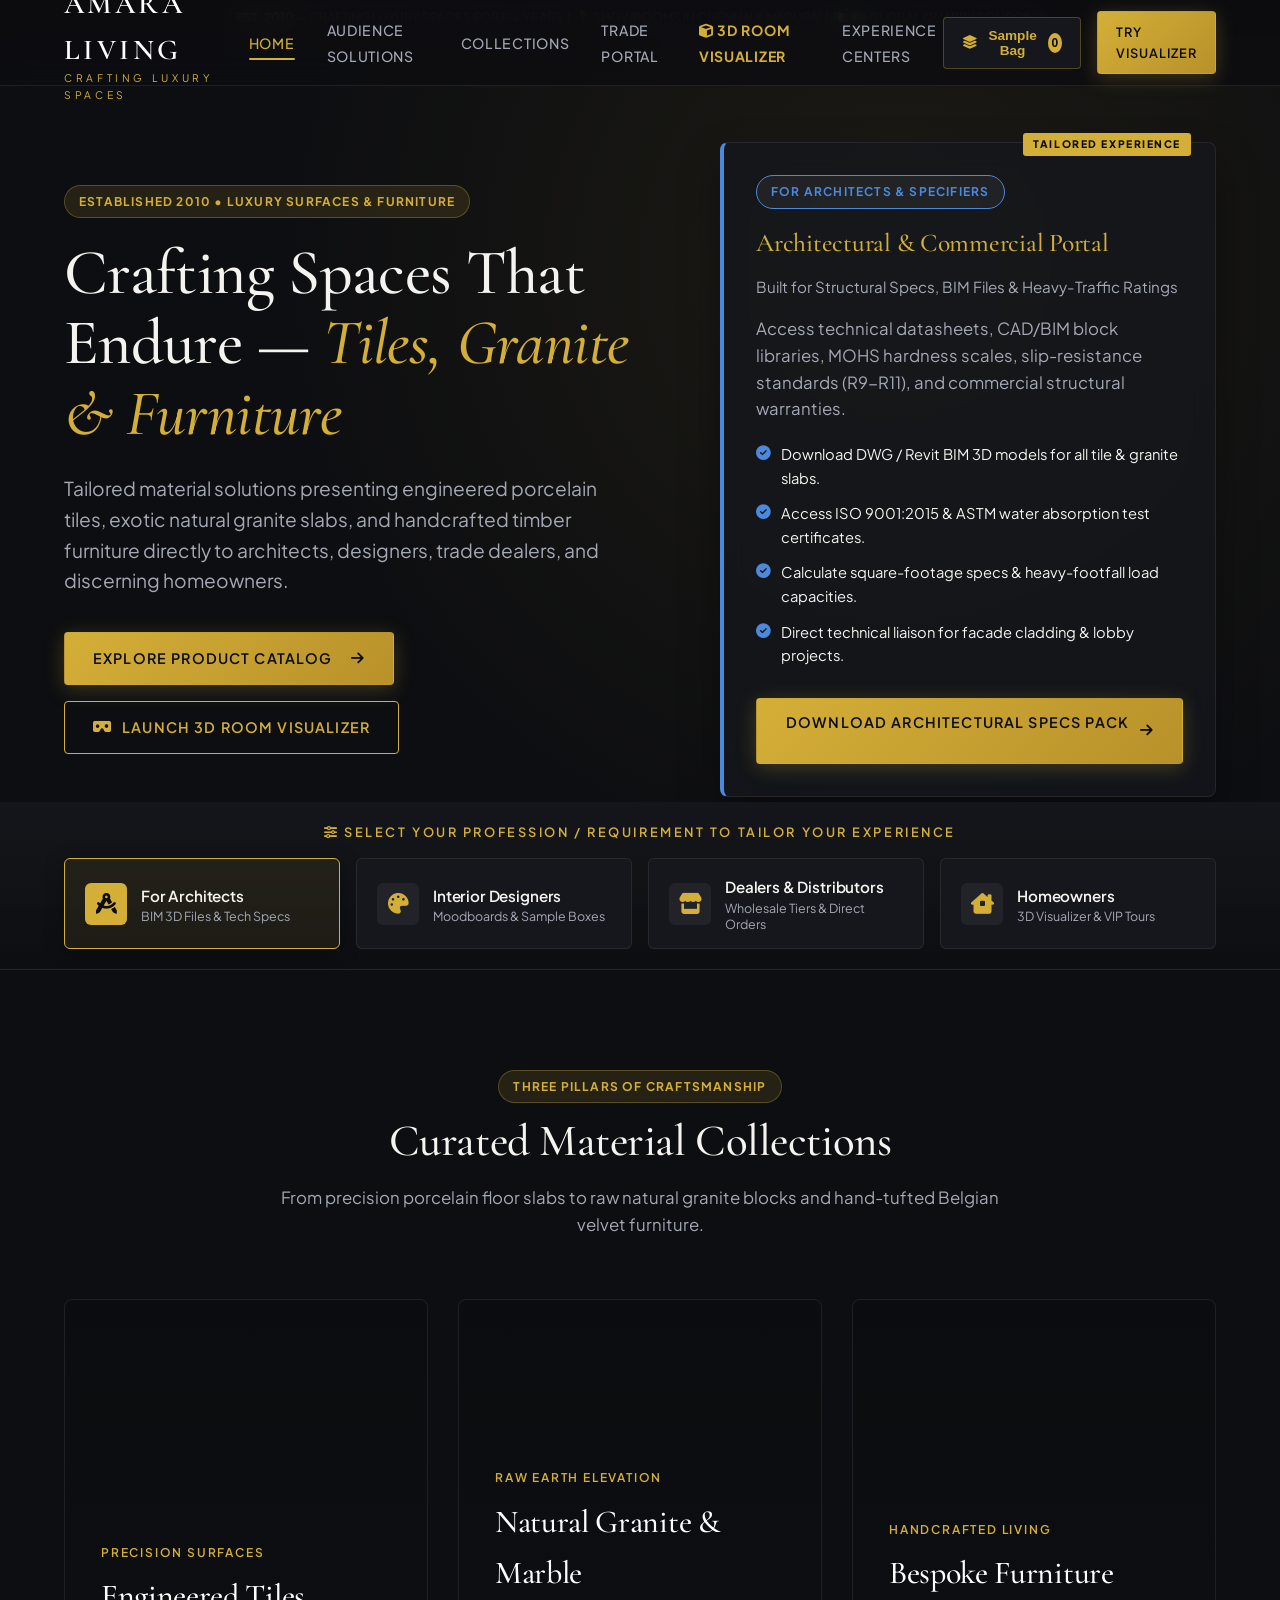
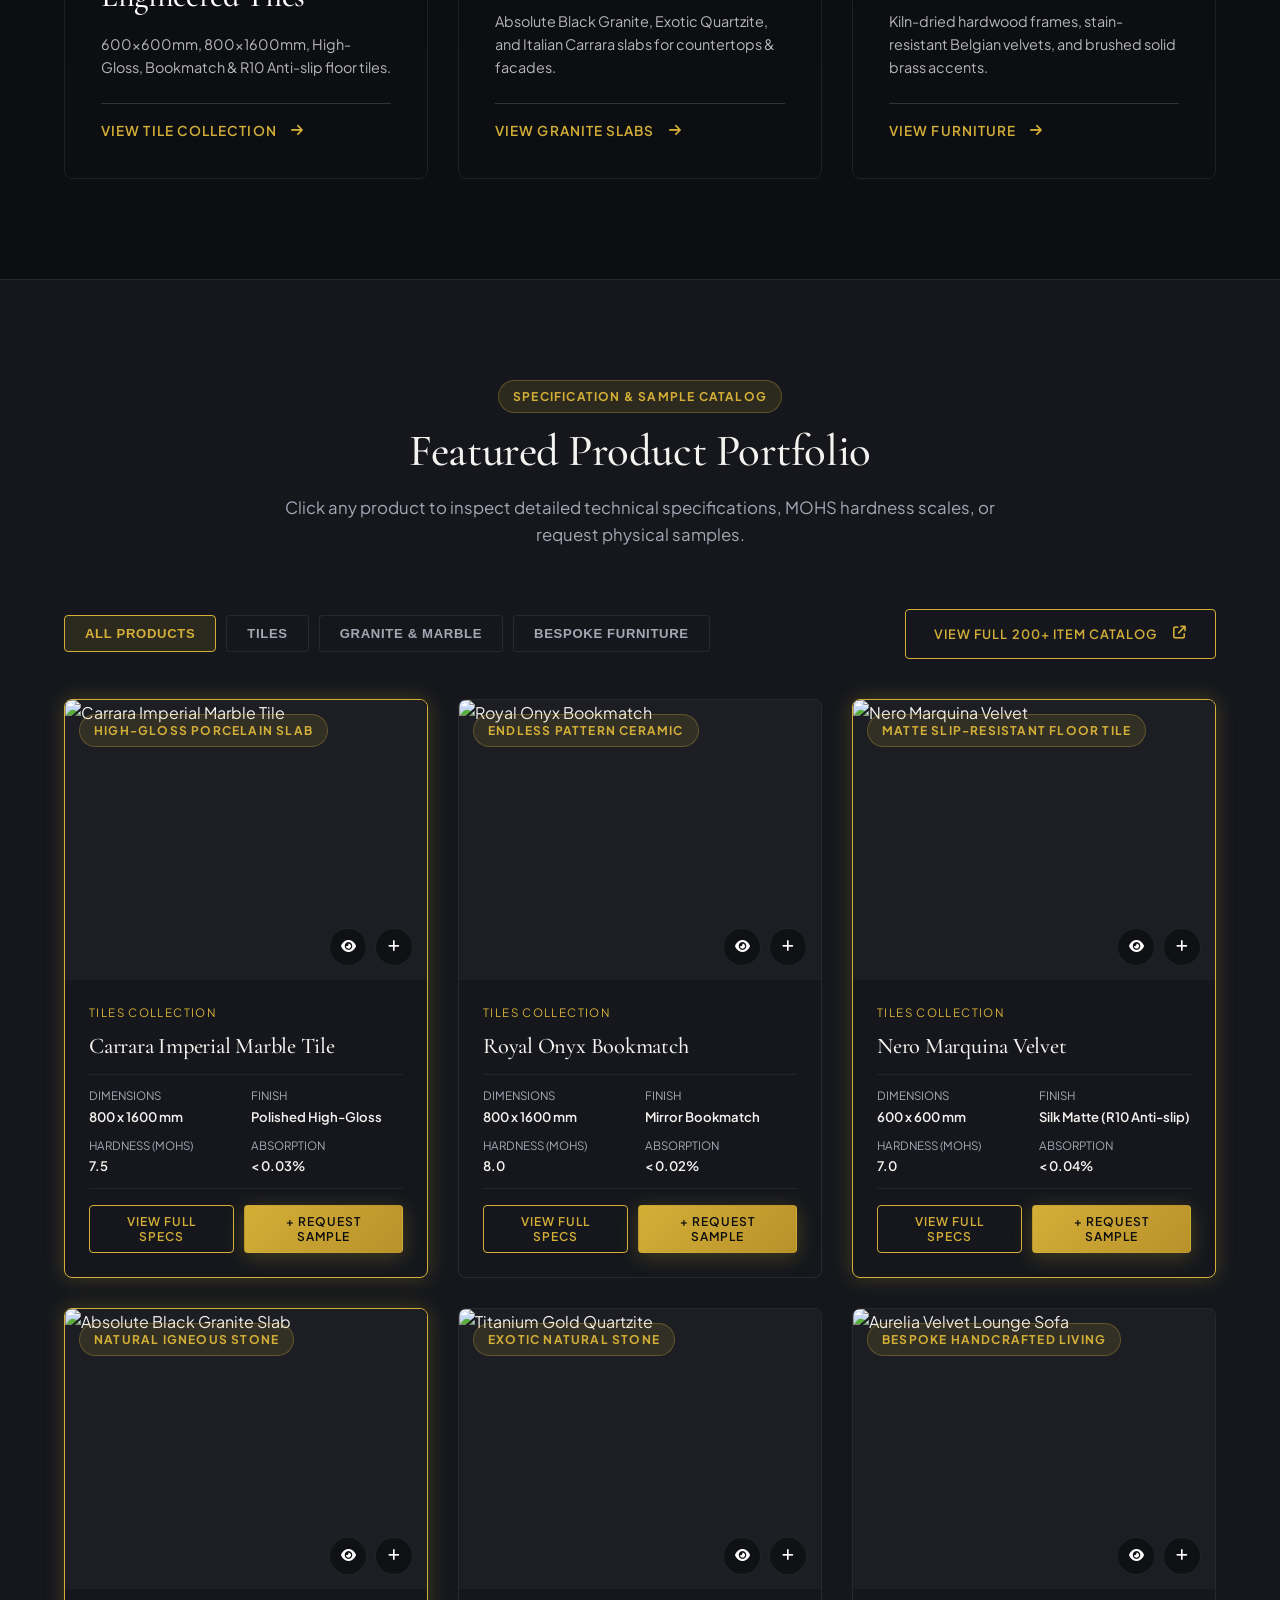
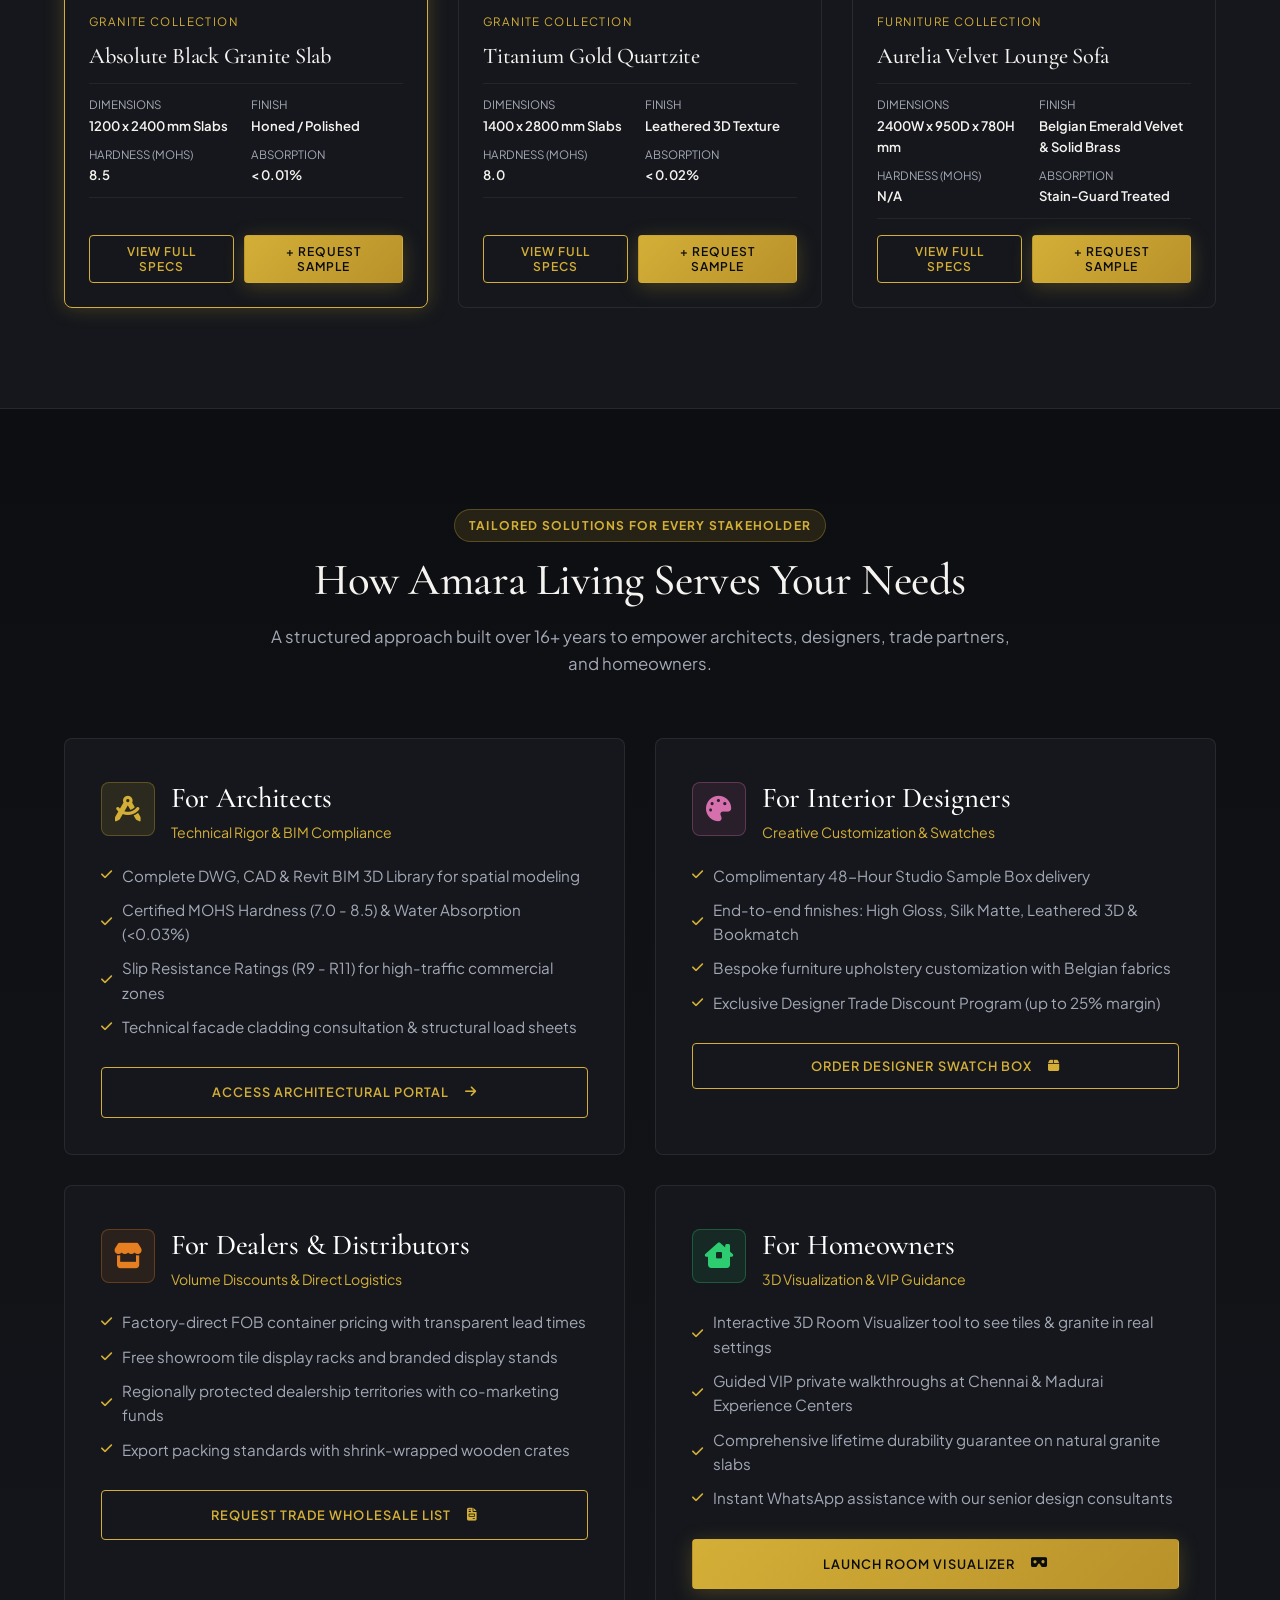
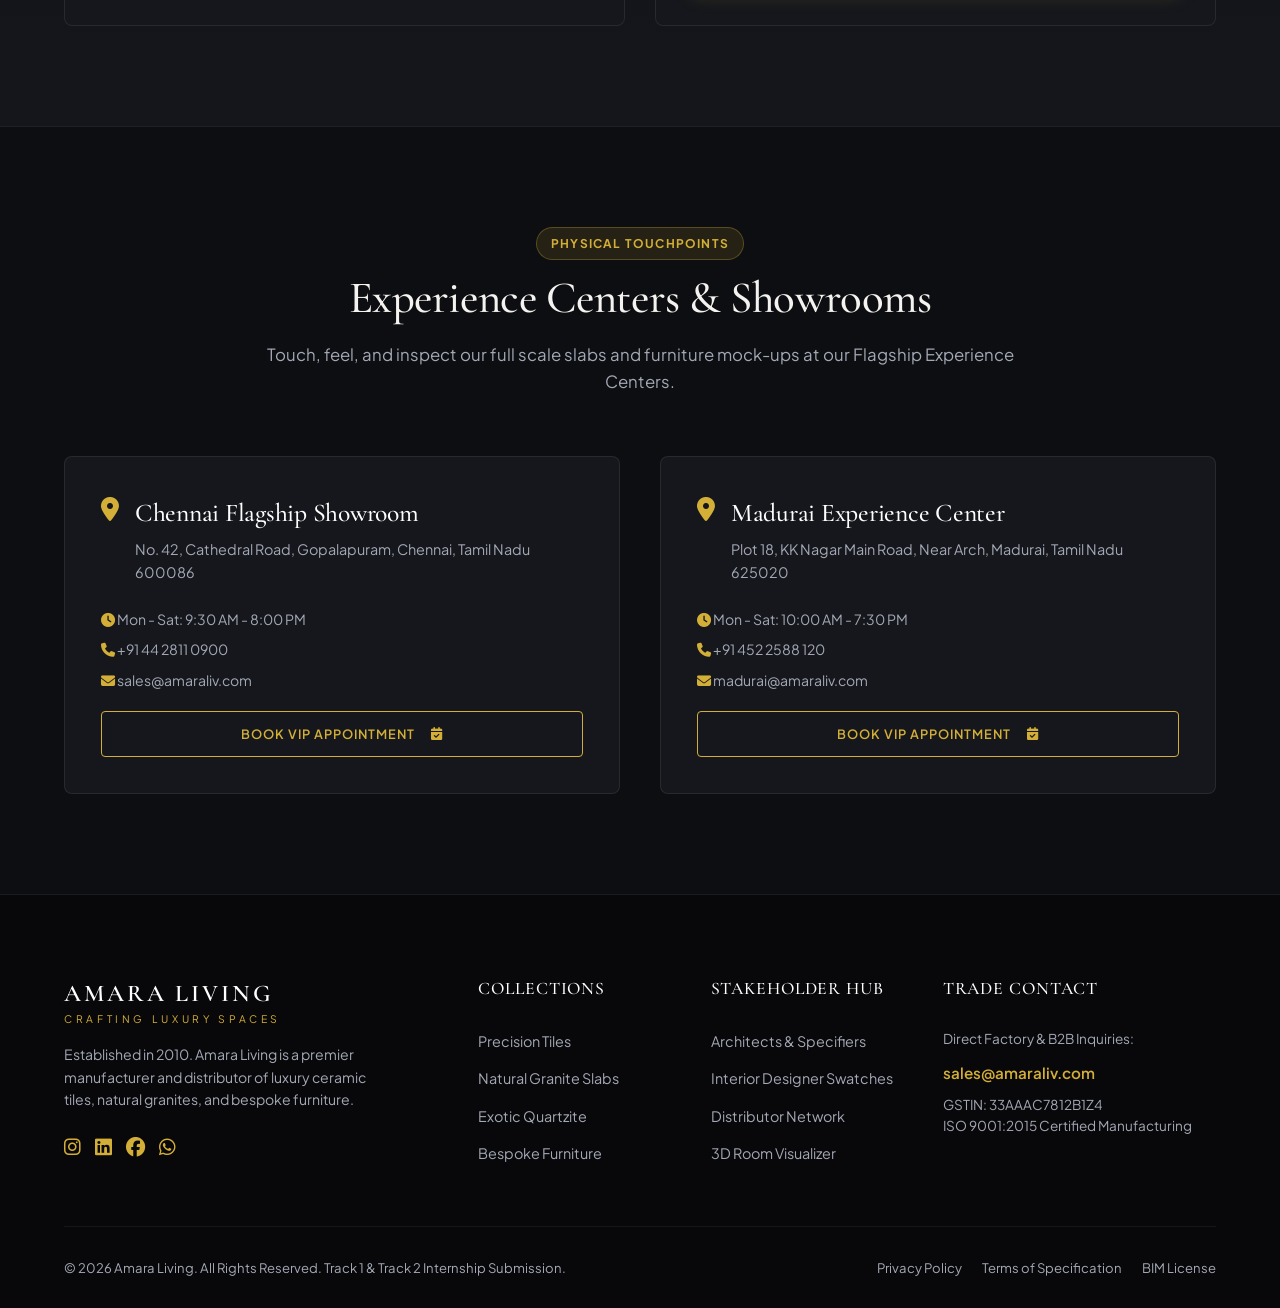
==== index.html @ 5cf3e985 "Add files via upload" ====
<!DOCTYPE html>
<html lang="en">
<head>
  <meta charset="UTF-8">
  <meta name="viewport" content="width=device-width, initial-scale=1.0">
  <title>Amara Living — Crafting Luxury Spaces | Tiles, Granite & Furniture</title>
  <meta name="description" content="Amara Living specializes in luxury tiles, natural granites, marbles, and custom handcrafted furniture for architects, interior designers, dealers, and homeowners.">
  
  <!-- Font Awesome Icons -->
  <link rel="stylesheet" href="https://cdnjs.cloudflare.com/ajax/libs/font-awesome/6.4.0/css/all.min.css">
  
  <!-- Custom Stylesheet -->
  <link rel="stylesheet" href="styles.css">
</head>
<body>

  <!-- Top Announcement Bar -->
  <div style="background: #08080a; border-bottom: 1px solid var(--glass-border); padding: 8px 0; font-size: 0.78rem; text-align: center; color: var(--text-dark-secondary);">
    <span style="color: var(--accent-gold); font-weight: 700;">EST. 2010</span> — CRAFTING LUXURY SPACES FOR 16+ YEARS &nbsp;|&nbsp; 📍 SHOWROOMS IN CHENNAI & MADURAI &nbsp;|&nbsp; 🇮🇹 🇧🇷 GLOBAL QUARRY SOURCING
  </div>

  <!-- Main Navigation Header -->
  <header class="site-header">
    <div class="container nav-container">
      <a href="index.html" class="brand-logo">
        <span class="logo-main">AMARA LIVING</span>
        <span class="logo-sub">CRAFTING LUXURY SPACES</span>
      </a>

      <nav>
        <ul class="nav-links">
          <li><a href="index.html" class="active">Home</a></li>
          <li><a href="#audience-matrix">Audience Solutions</a></li>
          <li><a href="catalog.html">Collections</a></li>
          <li><a href="trade-portal.html">Trade Portal</a></li>
          <li><a href="visualizer.html" style="color: var(--accent-gold); font-weight: 700;"><i class="fa-solid fa-cube"></i> 3D Room Visualizer</a></li>
          <li><a href="#showrooms">Experience Centers</a></li>
        </ul>
      </nav>

      <div class="nav-actions">
        <button class="sample-bag-btn" onclick="openModal('sample-bag-modal')">
          <i class="fa-solid fa-layer-group"></i> Sample Bag
          <span class="sample-count">0</span>
        </button>
        <a href="visualizer.html" class="btn btn-gold" style="padding: 10px 18px; font-size: 0.8rem;">
          Try Visualizer
        </a>
      </div>
    </div>
  </header>

  <!-- HERO SECTION -->
  <section class="hero-section">
    <div class="container">
      <div class="hero-content-grid">
        <div>
          <div class="hero-tag">
            <span class="badge">ESTABLISHED 2010 • LUXURY SURFACES & FURNITURE</span>
          </div>
          <h1 class="hero-title">
            Crafting Spaces That Endure — <span>Tiles, Granite & Furniture</span>
          </h1>
          <p class="hero-description">
            Tailored material solutions presenting engineered porcelain tiles, exotic natural granite slabs, and handcrafted timber furniture directly to architects, designers, trade dealers, and discerning homeowners.
          </p>
          <div class="hero-actions">
            <a href="catalog.html" class="btn btn-gold">
              Explore Product Catalog &nbsp;<i class="fa-solid fa-arrow-right"></i>
            </a>
            <a href="visualizer.html" class="btn btn-outline-gold">
              <i class="fa-solid fa-vr-cardboard"></i> Launch 3D Room Visualizer
            </a>
          </div>
        </div>

        <!-- DYNAMIC AUDIENCE PERSONA CARD -->
        <div>
          <div class="persona-context-card" id="persona-dynamic-card">
            <!-- Rendered by app.js -->
          </div>
        </div>
      </div>
    </div>
  </section>

  <!-- AUDIENCE SWITCHER STRIP -->
  <section class="persona-strip-container" id="audience-selector">
    <div class="container">
      <div class="persona-strip-title">
        <i class="fa-solid fa-sliders"></i> Select Your Profession / Requirement To Tailor Your Experience
      </div>
      <div class="persona-tabs">
        <div class="persona-tab active" data-persona="architect" onclick="switchPersona('architect')">
          <div class="persona-tab-icon"><i class="fa-solid fa-compass-drafting"></i></div>
          <div class="persona-tab-info">
            <h4>For Architects</h4>
            <p>BIM 3D Files & Tech Specs</p>
          </div>
        </div>

        <div class="persona-tab" data-persona="designer" onclick="switchPersona('designer')">
          <div class="persona-tab-icon"><i class="fa-solid fa-palette"></i></div>
          <div class="persona-tab-info">
            <h4>Interior Designers</h4>
            <p>Moodboards & Sample Boxes</p>
          </div>
        </div>

        <div class="persona-tab" data-persona="dealer" onclick="switchPersona('dealer')">
          <div class="persona-tab-icon"><i class="fa-solid fa-store"></i></div>
          <div class="persona-tab-info">
            <h4>Dealers & Distributors</h4>
            <p>Wholesale Tiers & Direct Orders</p>
          </div>
        </div>

        <div class="persona-tab" data-persona="homeowner" onclick="switchPersona('homeowner')">
          <div class="persona-tab-icon"><i class="fa-solid fa-house-chimney-window"></i></div>
          <div class="persona-tab-info">
            <h4>Homeowners</h4>
            <p>3D Visualizer & VIP Tours</p>
          </div>
        </div>
      </div>
    </div>
  </section>

  <!-- PRODUCT CATEGORIES OVERVIEW -->
  <section class="section-padding" style="background: var(--bg-dark);">
    <div class="container">
      <div class="section-header">
        <span class="badge">THREE PILLARS OF CRAFTSMANSHIP</span>
        <h2>Curated Material Collections</h2>
        <p>From precision porcelain floor slabs to raw natural granite blocks and hand-tufted Belgian velvet furniture.</p>
      </div>

      <div class="category-grid">
        <div class="category-card" onclick="window.location.href='catalog.html?cat=tiles'">
          <div class="category-card-bg" style="background-image: url('https://images.unsplash.com/photo-1618221195710-dd6b41faaea6?auto=format&fit=crop&w=800&q=80');"></div>
          <div class="category-card-overlay">
            <span class="category-card-meta">PRECISION SURFACES</span>
            <h3 class="category-card-title">Engineered Tiles</h3>
            <p class="category-card-desc">600x600mm, 800x1600mm, High-Gloss, Bookmatch & R10 Anti-slip floor tiles.</p>
            <div class="category-card-footer">
              <span class="category-card-link">View Tile Collection &nbsp;<i class="fa-solid fa-arrow-right"></i></span>
            </div>
          </div>
        </div>

        <div class="category-card" onclick="window.location.href='catalog.html?cat=granite'">
          <div class="category-card-bg" style="background-image: url('https://images.unsplash.com/photo-1600566753190-17f0baa2a6c3?auto=format&fit=crop&w=800&q=80');"></div>
          <div class="category-card-overlay">
            <span class="category-card-meta">RAW EARTH ELEVATION</span>
            <h3 class="category-card-title">Natural Granite & Marble</h3>
            <p class="category-card-desc">Absolute Black Granite, Exotic Quartzite, and Italian Carrara slabs for countertops & facades.</p>
            <div class="category-card-footer">
              <span class="category-card-link">View Granite Slabs &nbsp;<i class="fa-solid fa-arrow-right"></i></span>
            </div>
          </div>
        </div>

        <div class="category-card" onclick="window.location.href='catalog.html?cat=furniture'">
          <div class="category-card-bg" style="background-image: url('https://images.unsplash.com/photo-1555041469-a586c61ea9bc?auto=format&fit=crop&w=800&q=80');"></div>
          <div class="category-card-overlay">
            <span class="category-card-meta">HANDCRAFTED LIVING</span>
            <h3 class="category-card-title">Bespoke Furniture</h3>
            <p class="category-card-desc">Kiln-dried hardwood frames, stain-resistant Belgian velvets, and brushed solid brass accents.</p>
            <div class="category-card-footer">
              <span class="category-card-link">View Furniture &nbsp;<i class="fa-solid fa-arrow-right"></i></span>
            </div>
          </div>
        </div>
      </div>
    </div>
  </section>

  <!-- FEATURED CATALOG SHOWCASE WITH PERSONA HIGHLIGHTING -->
  <section class="section-padding" style="background: var(--bg-card-dark); border-top: 1px solid var(--glass-border);">
    <div class="container">
      <div class="section-header">
        <span class="badge">SPECIFICATION & SAMPLE CATALOG</span>
        <h2>Featured Product Portfolio</h2>
        <p>Click any product to inspect detailed technical specifications, MOHS hardness scales, or request physical samples.</p>
      </div>

      <div class="catalog-controls">
        <div class="filter-pills">
          <button class="filter-btn active" data-filter="all">All Products</button>
          <button class="filter-btn" data-filter="tiles">Tiles</button>
          <button class="filter-btn" data-filter="granite">Granite & Marble</button>
          <button class="filter-btn" data-filter="furniture">Bespoke Furniture</button>
        </div>
        <a href="catalog.html" class="btn btn-outline-gold" style="font-size: 0.8rem;">
          View Full 200+ Item Catalog &nbsp;<i class="fa-solid fa-external-link"></i>
        </a>
      </div>

      <!-- Rendered dynamically by app.js -->
      <div class="product-grid" id="product-grid-container"></div>
    </div>
  </section>

  <!-- AUDIENCE PERSONA MATRIX SECTION -->
  <section class="section-padding matrix-section" id="audience-matrix">
    <div class="container">
      <div class="section-header">
        <span class="badge">TAILORED SOLUTIONS FOR EVERY STAKEHOLDER</span>
        <h2>How Amara Living Serves Your Needs</h2>
        <p>A structured approach built over 16+ years to empower architects, designers, trade partners, and homeowners.</p>
      </div>

      <div class="persona-grid">
        <!-- Persona Card 1: Architects -->
        <div class="persona-card">
          <div class="persona-card-header">
            <div class="persona-icon-large"><i class="fa-solid fa-compass-drafting"></i></div>
            <div>
              <h3>For Architects</h3>
              <p>Technical Rigor & BIM Compliance</p>
            </div>
          </div>
          <ul class="persona-bullets">
            <li><i class="fa-solid fa-check"></i> Complete DWG, CAD & Revit BIM 3D Library for spatial modeling</li>
            <li><i class="fa-solid fa-check"></i> Certified MOHS Hardness (7.0 - 8.5) & Water Absorption (&lt;0.03%)</li>
            <li><i class="fa-solid fa-check"></i> Slip Resistance Ratings (R9 - R11) for high-traffic commercial zones</li>
            <li><i class="fa-solid fa-check"></i> Technical facade cladding consultation & structural load sheets</li>
          </ul>
          <a href="trade-portal.html?persona=architect" class="btn btn-outline-gold" style="width: 100%; font-size: 0.8rem;">
            Access Architectural Portal &nbsp;<i class="fa-solid fa-arrow-right"></i>
          </a>
        </div>

        <!-- Persona Card 2: Designers -->
        <div class="persona-card">
          <div class="persona-card-header">
            <div class="persona-icon-large" style="color: var(--persona-designer); background: rgba(214, 112, 172, 0.1); border-color: rgba(214, 112, 172, 0.3);">
              <i class="fa-solid fa-palette"></i>
            </div>
            <div>
              <h3>For Interior Designers</h3>
              <p>Creative Customization & Swatches</p>
            </div>
          </div>
          <ul class="persona-bullets">
            <li><i class="fa-solid fa-check"></i> Complimentary 48-Hour Studio Sample Box delivery</li>
            <li><i class="fa-solid fa-check"></i> End-to-end finishes: High Gloss, Silk Matte, Leathered 3D & Bookmatch</li>
            <li><i class="fa-solid fa-check"></i> Bespoke furniture upholstery customization with Belgian fabrics</li>
            <li><i class="fa-solid fa-check"></i> Exclusive Designer Trade Discount Program (up to 25% margin)</li>
          </ul>
          <button class="btn btn-outline-gold" style="width: 100%; font-size: 0.8rem;" onclick="openModal('sample-bag-modal')">
            Order Designer Swatch Box &nbsp;<i class="fa-solid fa-box"></i>
          </button>
        </div>

        <!-- Persona Card 3: Dealers & Distributors -->
        <div class="persona-card">
          <div class="persona-card-header">
            <div class="persona-icon-large" style="color: var(--persona-dealer); background: rgba(230, 126, 34, 0.1); border-color: rgba(230, 126, 34, 0.3);">
              <i class="fa-solid fa-store"></i>
            </div>
            <div>
              <h3>For Dealers & Distributors</h3>
              <p>Volume Discounts & Direct Logistics</p>
            </div>
          </div>
          <ul class="persona-bullets">
            <li><i class="fa-solid fa-check"></i> Factory-direct FOB container pricing with transparent lead times</li>
            <li><i class="fa-solid fa-check"></i> Free showroom tile display racks and branded display stands</li>
            <li><i class="fa-solid fa-check"></i> Regionally protected dealership territories with co-marketing funds</li>
            <li><i class="fa-solid fa-check"></i> Export packing standards with shrink-wrapped wooden crates</li>
          </ul>
          <a href="trade-portal.html?persona=dealer" class="btn btn-outline-gold" style="width: 100%; font-size: 0.8rem;">
            Request Trade Wholesale List &nbsp;<i class="fa-solid fa-file-invoice"></i>
          </a>
        </div>

        <!-- Persona Card 4: Homeowners -->
        <div class="persona-card">
          <div class="persona-card-header">
            <div class="persona-icon-large" style="color: var(--persona-homeowner); background: rgba(46, 204, 113, 0.1); border-color: rgba(46, 204, 113, 0.3);">
              <i class="fa-solid fa-house-chimney-window"></i>
            </div>
            <div>
              <h3>For Homeowners</h3>
              <p>3D Visualization & VIP Guidance</p>
            </div>
          </div>
          <ul class="persona-bullets">
            <li><i class="fa-solid fa-check"></i> Interactive 3D Room Visualizer tool to see tiles & granite in real settings</li>
            <li><i class="fa-solid fa-check"></i> Guided VIP private walkthroughs at Chennai & Madurai Experience Centers</li>
            <li><i class="fa-solid fa-check"></i> Comprehensive lifetime durability guarantee on natural granite slabs</li>
            <li><i class="fa-solid fa-check"></i> Instant WhatsApp assistance with our senior design consultants</li>
          </ul>
          <a href="visualizer.html" class="btn btn-gold" style="width: 100%; font-size: 0.8rem;">
            Launch Room Visualizer &nbsp;<i class="fa-solid fa-vr-cardboard"></i>
          </a>
        </div>
      </div>
    </div>
  </section>

  <!-- SHOWROOMS & EXPERIENCE CENTERS -->
  <section class="section-padding" style="background: var(--bg-dark);" id="showrooms">
    <div class="container">
      <div class="section-header">
        <span class="badge">PHYSICAL TOUCHPOINTS</span>
        <h2>Experience Centers & Showrooms</h2>
        <p>Touch, feel, and inspect our full scale slabs and furniture mock-ups at our Flagship Experience Centers.</p>
      </div>

      <div class="experience-grid">
        <!-- Chennai Showroom -->
        <div class="experience-card">
          <div class="experience-location">
            <i class="fa-solid fa-location-dot location-icon"></i>
            <div>
              <h3 style="color: #fff; font-size: 1.6rem;">Chennai Flagship Showroom</h3>
              <p style="font-size: 0.9rem; margin-top: 4px;">No. 42, Cathedral Road, Gopalapuram, Chennai, Tamil Nadu 600086</p>
            </div>
          </div>
          <div style="font-size: 0.88rem; color: var(--text-dark-secondary); margin-bottom: 20px; display: flex; flex-direction: column; gap: 8px;">
            <div><i class="fa-solid fa-clock" style="color: var(--accent-gold);"></i> Mon - Sat: 9:30 AM - 8:00 PM</div>
            <div><i class="fa-solid fa-phone" style="color: var(--accent-gold);"></i> +91 44 2811 0900</div>
            <div><i class="fa-solid fa-envelope" style="color: var(--accent-gold);"></i> sales@amaraliv.com</div>
          </div>
          <button class="btn btn-outline-gold" style="width: 100%; font-size: 0.8rem;" onclick="openModal('consultation-modal')">
            Book VIP Appointment &nbsp;<i class="fa-solid fa-calendar-check"></i>
          </button>
        </div>

        <!-- Madurai Showroom -->
        <div class="experience-card">
          <div class="experience-location">
            <i class="fa-solid fa-location-dot location-icon"></i>
            <div>
              <h3 style="color: #fff; font-size: 1.6rem;">Madurai Experience Center</h3>
              <p style="font-size: 0.9rem; margin-top: 4px;">Plot 18, KK Nagar Main Road, Near Arch, Madurai, Tamil Nadu 625020</p>
            </div>
          </div>
          <div style="font-size: 0.88rem; color: var(--text-dark-secondary); margin-bottom: 20px; display: flex; flex-direction: column; gap: 8px;">
            <div><i class="fa-solid fa-clock" style="color: var(--accent-gold);"></i> Mon - Sat: 10:00 AM - 7:30 PM</div>
            <div><i class="fa-solid fa-phone" style="color: var(--accent-gold);"></i> +91 452 2588 120</div>
            <div><i class="fa-solid fa-envelope" style="color: var(--accent-gold);"></i> madurai@amaraliv.com</div>
          </div>
          <button class="btn btn-outline-gold" style="width: 100%; font-size: 0.8rem;" onclick="openModal('consultation-modal')">
            Book VIP Appointment &nbsp;<i class="fa-solid fa-calendar-check"></i>
          </button>
        </div>
      </div>
    </div>
  </section>

  <!-- FOOTER -->
  <footer class="site-footer">
    <div class="container">
      <div class="footer-grid">
        <div class="footer-col">
          <a href="index.html" class="brand-logo" style="margin-bottom: 16px;">
            <span class="logo-main" style="font-size: 1.5rem;">AMARA LIVING</span>
            <span class="logo-sub">CRAFTING LUXURY SPACES</span>
          </a>
          <p style="font-size: 0.88rem; max-width: 320px; margin-bottom: 20px;">
            Established in 2010. Amara Living is a premier manufacturer and distributor of luxury ceramic tiles, natural granites, and bespoke furniture.
          </p>
          <div style="display: flex; gap: 14px; color: var(--accent-gold); font-size: 1.2rem;">
            <a href="#"><i class="fa-brands fa-instagram"></i></a>
            <a href="#"><i class="fa-brands fa-linkedin"></i></a>
            <a href="#"><i class="fa-brands fa-facebook"></i></a>
            <a href="#"><i class="fa-brands fa-whatsapp"></i></a>
          </div>
        </div>

        <div class="footer-col">
          <h4>Collections</h4>
          <ul class="footer-links">
            <li><a href="catalog.html?cat=tiles">Precision Tiles</a></li>
            <li><a href="catalog.html?cat=granite">Natural Granite Slabs</a></li>
            <li><a href="catalog.html?cat=granite">Exotic Quartzite</a></li>
            <li><a href="catalog.html?cat=furniture">Bespoke Furniture</a></li>
          </ul>
        </div>

        <div class="footer-col">
          <h4>Stakeholder Hub</h4>
          <ul class="footer-links">
            <li><a href="trade-portal.html?persona=architect">Architects & Specifiers</a></li>
            <li><a href="trade-portal.html?persona=designer">Interior Designer Swatches</a></li>
            <li><a href="trade-portal.html?persona=dealer">Distributor Network</a></li>
            <li><a href="visualizer.html">3D Room Visualizer</a></li>
          </ul>
        </div>

        <div class="footer-col">
          <h4>Trade Contact</h4>
          <p style="font-size: 0.85rem; margin-bottom: 12px;">Direct Factory & B2B Inquiries:</p>
          <p style="color: var(--accent-gold); font-weight: 600; font-size: 0.95rem; margin-bottom: 8px;">sales@amaraliv.com</p>
          <p style="font-size: 0.85rem;">GSTIN: 33AAAC7812B1Z4</p>
          <p style="font-size: 0.85rem;">ISO 9001:2015 Certified Manufacturing</p>
        </div>
      </div>

      <div class="footer-bottom">
        <span>&copy; 2026 Amara Living. All Rights Reserved. Track 1 & Track 2 Internship Submission.</span>
        <div style="display: flex; gap: 20px;">
          <a href="#">Privacy Policy</a>
          <a href="#">Terms of Specification</a>
          <a href="#">BIM License</a>
        </div>
      </div>
    </div>
  </footer>

  <!-- MODALS -->

  <!-- Product Quickview Modal -->
  <div class="modal-overlay" id="product-modal">
    <div class="modal-container">
      <button class="modal-close" onclick="closeModal('product-modal')">&times;</button>
      <div id="product-quickview-content"></div>
    </div>
  </div>

  <!-- Sample Bag Modal -->
  <div class="modal-overlay" id="sample-bag-modal">
    <div class="modal-container">
      <button class="modal-close" onclick="closeModal('sample-bag-modal')">&times;</button>
      <span class="badge" style="margin-bottom: 10px;">COMPLIMENTARY SPECIMEN BOX</span>
      <h2 style="font-size: 2rem; color: #fff; margin-bottom: 16px;">Your Sample Request Kit</h2>
      <div id="sample-bag-list"></div>
      
      <form onsubmit="event.preventDefault(); alert('Sample Request Submitted! Our dispatch team will deliver your swatch box within 48 hours.'); closeModal('sample-bag-modal');" style="border-top: 1px solid var(--glass-border); padding-top: 20px;">
        <div style="display: grid; grid-template-columns: 1fr 1fr; gap: 14px; margin-bottom: 14px;">
          <input type="text" placeholder="Full Name *" required style="background: rgba(255,255,255,0.05); border: 1px solid var(--glass-border); padding: 12px; color: #fff; border-radius: 4px;">
          <input type="email" placeholder="Professional Email *" required style="background: rgba(255,255,255,0.05); border: 1px solid var(--glass-border); padding: 12px; color: #fff; border-radius: 4px;">
        </div>
        <div style="display: grid; grid-template-columns: 1fr 1fr; gap: 14px; margin-bottom: 14px;">
          <select required style="background: #1c1e24; border: 1px solid var(--glass-border); padding: 12px; color: #fff; border-radius: 4px;">
            <option value="">Select Profession *</option>
            <option value="architect">Architect / Specifier</option>
            <option value="designer">Interior Designer</option>
            <option value="dealer">Dealer / Distributor</option>
            <option value="homeowner">Homeowner</option>
          </select>
          <input type="tel" placeholder="Phone Number *" required style="background: rgba(255,255,255,0.05); border: 1px solid var(--glass-border); padding: 12px; color: #fff; border-radius: 4px;">
        </div>
        <textarea placeholder="Delivery Address & Project Notes..." rows="3" required style="width: 100%; background: rgba(255,255,255,0.05); border: 1px solid var(--glass-border); padding: 12px; color: #fff; border-radius: 4px; margin-bottom: 16px;"></textarea>
        <button type="submit" class="btn btn-gold" style="width: 100%;">
          Dispatch Express Sample Kit &nbsp;<i class="fa-solid fa-truck-fast"></i>
        </button>
      </form>
    </div>
  </div>

  <!-- Consultation / VIP Tour Modal -->
  <div class="modal-overlay" id="consultation-modal">
    <div class="modal-container">
      <button class="modal-close" onclick="closeModal('consultation-modal')">&times;</button>
      <span class="badge" style="margin-bottom: 10px;">FLAGSHIP EXPERIENCE CENTER</span>
      <h2 style="font-size: 2rem; color: #fff; margin-bottom: 16px;">Schedule VIP Consultation</h2>
      <p style="margin-bottom: 20px;">Book a 1-on-1 walk-through with our material curators at Chennai or Madurai.</p>
      
      <form onsubmit="event.preventDefault(); alert('VIP Appointment Request Confirmed! Our showroom manager will contact you shortly.'); closeModal('consultation-modal');">
        <div style="display: grid; grid-template-columns: 1fr 1fr; gap: 14px; margin-bottom: 14px;">
          <input type="text" placeholder="Full Name *" required style="background: rgba(255,255,255,0.05); border: 1px solid var(--glass-border); padding: 12px; color: #fff; border-radius: 4px;">
          <input type="tel" placeholder="Phone Number *" required style="background: rgba(255,255,255,0.05); border: 1px solid var(--glass-border); padding: 12px; color: #fff; border-radius: 4px;">
        </div>
        <div style="display: grid; grid-template-columns: 1fr 1fr; gap: 14px; margin-bottom: 14px;">
          <select required style="background: #1c1e24; border: 1px solid var(--glass-border); padding: 12px; color: #fff; border-radius: 4px;">
            <option value="chennai">Chennai Flagship (Cathedral Rd)</option>
            <option value="madurai">Madurai Experience Center (KK Nagar)</option>
          </select>
          <input type="date" required style="background: rgba(255,255,255,0.05); border: 1px solid var(--glass-border); padding: 12px; color: #fff; border-radius: 4px;">
        </div>
        <button type="submit" class="btn btn-gold" style="width: 100%;">
          Confirm Appointment &nbsp;<i class="fa-solid fa-calendar-check"></i>
        </button>
      </form>
    </div>
  </div>

  <!-- Architect Specs Pack Download Modal -->
  <div class="modal-overlay" id="architect-pack-modal">
    <div class="modal-container">
      <button class="modal-close" onclick="closeModal('architect-pack-modal')">&times;</button>
      <span class="badge" style="margin-bottom: 10px;">ARCHITECTURAL & SPECIFIER SUITE</span>
      <h2 style="font-size: 2rem; color: #fff; margin-bottom: 16px;">Architectural BIM & Tech Pack</h2>
      <p style="margin-bottom: 20px;">Download complete DWG, Revit 3D objects, and ASTM/ISO technical compliance certificates.</p>
      
      <form onsubmit="event.preventDefault(); alert('Architectural Specs Pack (.ZIP) download started! Check your downloads folder.'); closeModal('architect-pack-modal');">
        <div style="display: grid; grid-template-columns: 1fr 1fr; gap: 14px; margin-bottom: 14px;">
          <input type="text" placeholder="Architect Name *" required style="background: rgba(255,255,255,0.05); border: 1px solid var(--glass-border); padding: 12px; color: #fff; border-radius: 4px;">
          <input type="text" placeholder="Firm / Practice Name *" required style="background: rgba(255,255,255,0.05); border: 1px solid var(--glass-border); padding: 12px; color: #fff; border-radius: 4px;">
        </div>
        <div style="display: grid; grid-template-columns: 1fr 1fr; gap: 14px; margin-bottom: 14px;">
          <input type="email" placeholder="Work Email *" required style="background: rgba(255,255,255,0.05); border: 1px solid var(--glass-border); padding: 12px; color: #fff; border-radius: 4px;">
          <select style="background: #1c1e24; border: 1px solid var(--glass-border); padding: 12px; color: #fff; border-radius: 4px;">
            <option value="dwg">Autodesk DWG / CAD</option>
            <option value="rvt">Revit BIM (.RVT)</option>
            <option value="pbr">4K PBR Textures (.ZIP)</option>
            <option value="all">Complete Architectural Bundle</option>
          </select>
        </div>
        <button type="submit" class="btn btn-gold" style="width: 100%;">
          Download Specs Bundle (.ZIP) &nbsp;<i class="fa-solid fa-download"></i>
        </button>
      </form>
    </div>
  </div>

  <!-- Dealer Partnership Modal -->
  <div class="modal-overlay" id="dealer-modal">
    <div class="modal-container">
      <button class="modal-close" onclick="closeModal('dealer-modal')">&times;</button>
      <span class="badge" style="margin-bottom: 10px;">TRADE & DISTRIBUTOR NETWORK</span>
      <h2 style="font-size: 2rem; color: #fff; margin-bottom: 16px;">Apply For Dealership</h2>
      <p style="margin-bottom: 20px;">Partner with Amara Living for factory-direct container shipments and showroom display racks.</p>
      
      <form onsubmit="event.preventDefault(); alert('Trade Partnership Request Received! Our wholesale division will contact you within 24 hours.'); closeModal('dealer-modal');">
        <div style="display: grid; grid-template-columns: 1fr 1fr; gap: 14px; margin-bottom: 14px;">
          <input type="text" placeholder="Contact Person *" required style="background: rgba(255,255,255,0.05); border: 1px solid var(--glass-border); padding: 12px; color: #fff; border-radius: 4px;">
          <input type="text" placeholder="Company / Showroom Name *" required style="background: rgba(255,255,255,0.05); border: 1px solid var(--glass-border); padding: 12px; color: #fff; border-radius: 4px;">
        </div>
        <div style="display: grid; grid-template-columns: 1fr 1fr; gap: 14px; margin-bottom: 14px;">
          <input type="text" placeholder="City & Region *" required style="background: rgba(255,255,255,0.05); border: 1px solid var(--glass-border); padding: 12px; color: #fff; border-radius: 4px;">
          <input type="tel" placeholder="Phone Number *" required style="background: rgba(255,255,255,0.05); border: 1px solid var(--glass-border); padding: 12px; color: #fff; border-radius: 4px;">
        </div>
        <button type="submit" class="btn btn-gold" style="width: 100%;">
          Submit Wholesale Request &nbsp;<i class="fa-solid fa-paper-plane"></i>
        </button>
      </form>
    </div>
  </div>

  <script src="app.js"></script>
</body>
</html>
---- styles.css ----
/* ==========================================================================
   Amara Living — Luxury Design System & Master Stylesheet
   Brand Aesthetics: Luxury Obsidian, Champagne Gold, Pearl Alabaster
   ========================================================================== */

@import url('https://fonts.googleapis.com/css2?family=Cormorant+Garamond:ital,wght@0,400;0,500;0,600;0,700;1,400&family=Plus+Jakarta+Sans:wght@300;400;500;600;700&display=swap');

:root {
  /* Color Palette */
  --bg-dark: #0d0e11;
  --bg-card-dark: #15171c;
  --bg-card-dark-hover: #1c1f26;
  --bg-light: #faf8f5;
  --bg-light-alt: #f3eee6;
  
  --text-dark-primary: #f5f3ef;
  --text-dark-secondary: #a3a8b5;
  --text-light-primary: #121316;
  --text-light-secondary: #5e6473;
  
  --accent-gold: #d4af37;
  --accent-gold-hover: #e5be48;
  --accent-gold-light: rgba(212, 175, 55, 0.12);
  --accent-gold-border: rgba(212, 175, 55, 0.3);
  
  --accent-emerald: #1b382b;
  --accent-slate: #242933;
  
  /* Persona Themes */
  --persona-architect: #4a89dc;
  --persona-designer: #d670ac;
  --persona-dealer: #e67e22;
  --persona-homeowner: #2ecc71;

  /* Typography */
  --font-serif: 'Cormorant Garamond', Georgia, serif;
  --font-sans: 'Plus Jakarta Sans', -apple-system, BlinkMacSystemFont, sans-serif;
  
  /* Shadows & Blur */
  --shadow-sm: 0 4px 12px rgba(0,0,0,0.15);
  --shadow-lg: 0 20px 40px rgba(0,0,0,0.35);
  --shadow-gold: 0 10px 30px rgba(212, 175, 55, 0.2);
  --glass-bg: rgba(21, 23, 28, 0.75);
  --glass-border: rgba(255, 255, 255, 0.08);

  /* Transitions */
  --transition-fast: 0.2s cubic-bezier(0.4, 0, 0.2, 1);
  --transition-smooth: 0.4s cubic-bezier(0.16, 1, 0.3, 1);
}

/* Reset & Base Setup */
*, *::before, *::after {
  box-sizing: border-box;
  margin: 0;
  padding: 0;
}

html {
  scroll-behavior: smooth;
  font-size: 16px;
}

body {
  font-family: var(--font-sans);
  background-color: var(--bg-dark);
  color: var(--text-dark-primary);
  line-height: 1.6;
  overflow-x: hidden;
  -webkit-font-smoothing: antialiased;
}

/* Typography Hierarchy */
h1, h2, h3, h4, .font-serif {
  font-family: var(--font-serif);
  font-weight: 500;
  letter-spacing: -0.01em;
}

h1 {
  font-size: clamp(2.5rem, 5vw, 4.5rem);
  line-height: 1.1;
}

h2 {
  font-size: clamp(2rem, 3.5vw, 3.2rem);
  line-height: 1.2;
}

h3 {
  font-size: clamp(1.4rem, 2vw, 2rem);
}

p {
  color: var(--text-dark-secondary);
  font-size: 1.05rem;
}

a {
  color: inherit;
  text-decoration: none;
  transition: var(--transition-fast);
}

/* Utility Containers */
.container {
  width: 90%;
  max-width: 1320px;
  margin: 0 auto;
}

.section-padding {
  padding: 100px 0;
}

/* Buttons & Badges */
.btn {
  display: inline-flex;
  align-items: center;
  justify-content: center;
  gap: 10px;
  padding: 14px 28px;
  font-family: var(--font-sans);
  font-size: 0.9rem;
  font-weight: 600;
  letter-spacing: 0.08em;
  text-transform: uppercase;
  border-radius: 4px;
  cursor: pointer;
  transition: var(--transition-smooth);
  border: 1px solid transparent;
}

.btn-gold {
  background: linear-gradient(135deg, #d4af37 0%, #b8912a 100%);
  color: #0b0c0e;
  box-shadow: 0 4px 20px rgba(212, 175, 55, 0.25);
}

.btn-gold:hover {
  background: linear-gradient(135deg, #e5be48 0%, #c59b27 100%);
  transform: translateY(-2px);
  box-shadow: 0 8px 25px rgba(212, 175, 55, 0.4);
}

.btn-outline-gold {
  border-color: var(--accent-gold);
  color: var(--accent-gold);
  background: transparent;
}

.btn-outline-gold:hover {
  background: var(--accent-gold-light);
  transform: translateY(-2px);
}

.btn-dark {
  background: var(--bg-card-dark);
  border: 1px solid var(--glass-border);
  color: var(--text-dark-primary);
}

.btn-dark:hover {
  border-color: var(--accent-gold);
  color: var(--accent-gold);
}

.badge {
  display: inline-block;
  padding: 6px 14px;
  font-size: 0.75rem;
  font-weight: 700;
  letter-spacing: 0.1em;
  text-transform: uppercase;
  border-radius: 50px;
  background: var(--accent-gold-light);
  color: var(--accent-gold);
  border: 1px solid var(--accent-gold-border);
}

/* Header & Navigation Bar */
.site-header {
  position: fixed;
  top: 0;
  left: 0;
  width: 100%;
  z-index: 1000;
  background: rgba(13, 14, 17, 0.85);
  backdrop-filter: blur(16px);
  border-bottom: 1px solid var(--glass-border);
  transition: var(--transition-fast);
}

.nav-container {
  display: flex;
  align-items: center;
  justify-content: space-between;
  height: 85px;
}

.brand-logo {
  display: flex;
  flex-direction: column;
  align-items: flex-start;
}

.brand-logo .logo-main {
  font-family: var(--font-serif);
  font-size: 1.8rem;
  font-weight: 600;
  letter-spacing: 0.12em;
  color: #fff;
  text-transform: uppercase;
}

.brand-logo .logo-sub {
  font-size: 0.65rem;
  letter-spacing: 0.35em;
  color: var(--accent-gold);
  text-transform: uppercase;
  margin-top: -3px;
}

.nav-links {
  display: flex;
  align-items: center;
  gap: 32px;
  list-style: none;
}

.nav-links a {
  font-size: 0.88rem;
  font-weight: 500;
  letter-spacing: 0.05em;
  text-transform: uppercase;
  color: var(--text-dark-secondary);
  position: relative;
  padding: 8px 0;
}

.nav-links a:hover,
.nav-links a.active {
  color: var(--accent-gold);
}

.nav-links a.active::after {
  content: '';
  position: absolute;
  bottom: 0;
  left: 0;
  width: 100%;
  height: 2px;
  background: var(--accent-gold);
  border-radius: 2px;
}

.nav-actions {
  display: flex;
  align-items: center;
  gap: 16px;
}

.sample-bag-btn {
  position: relative;
  background: var(--bg-card-dark);
  border: 1px solid var(--accent-gold-border);
  color: var(--accent-gold);
  padding: 10px 18px;
  border-radius: 4px;
  font-size: 0.85rem;
  font-weight: 600;
  cursor: pointer;
  display: flex;
  align-items: center;
  gap: 8px;
  transition: var(--transition-fast);
}

.sample-bag-btn:hover {
  background: var(--accent-gold);
  color: #0b0c0e;
}

.sample-count {
  background: var(--accent-gold);
  color: #0b0c0e;
  font-size: 0.75rem;
  font-weight: 700;
  width: 20px;
  height: 20px;
  border-radius: 50%;
  display: flex;
  align-items: center;
  justify-content: center;
}

.sample-bag-btn:hover .sample-count {
  background: #0b0c0e;
  color: var(--accent-gold);
}

/* AUDIENCE SWITCHER STRIP (Hero Core Feature) */
.persona-strip-container {
  background: linear-gradient(180deg, rgba(21, 23, 28, 0.9) 0%, rgba(13, 14, 17, 1) 100%);
  border-bottom: 1px solid var(--glass-border);
  padding: 20px 0;
}

.persona-strip-title {
  text-align: center;
  font-size: 0.8rem;
  letter-spacing: 0.2em;
  text-transform: uppercase;
  color: var(--accent-gold);
  margin-bottom: 16px;
  font-weight: 600;
}

.persona-tabs {
  display: grid;
  grid-template-columns: repeat(4, 1fr);
  gap: 16px;
}

.persona-tab {
  background: var(--bg-card-dark);
  border: 1px solid var(--glass-border);
  padding: 16px 20px;
  border-radius: 6px;
  cursor: pointer;
  display: flex;
  align-items: center;
  gap: 14px;
  transition: var(--transition-smooth);
  text-align: left;
}

.persona-tab:hover {
  border-color: rgba(212, 175, 55, 0.4);
  transform: translateY(-2px);
  background: var(--bg-card-dark-hover);
}

.persona-tab.active {
  border-color: var(--accent-gold);
  background: rgba(212, 175, 55, 0.08);
  box-shadow: 0 4px 20px rgba(0,0,0,0.3);
}

.persona-tab-icon {
  width: 42px;
  height: 42px;
  border-radius: 6px;
  background: rgba(255,255,255,0.05);
  display: flex;
  align-items: center;
  justify-content: center;
  font-size: 1.3rem;
  color: var(--accent-gold);
  flex-shrink: 0;
}

.persona-tab.active .persona-tab-icon {
  background: var(--accent-gold);
  color: #0b0c0e;
}

.persona-tab-info h4 {
  font-family: var(--font-sans);
  font-size: 0.95rem;
  font-weight: 600;
  color: var(--text-dark-primary);
}

.persona-tab-info p {
  font-size: 0.78rem;
  color: var(--text-dark-secondary);
  line-height: 1.3;
}

/* HERO SECTION */
.hero-section {
  position: relative;
  min-height: 85vh;
  display: flex;
  align-items: center;
  padding-top: 100px;
  overflow: hidden;
  background: radial-gradient(circle at 70% 30%, rgba(212, 175, 55, 0.08) 0%, transparent 60%);
}

.hero-content-grid {
  display: grid;
  grid-template-columns: 1.1fr 0.9fr;
  gap: 50px;
  align-items: center;
}

.hero-tag {
  display: inline-flex;
  align-items: center;
  gap: 8px;
  margin-bottom: 20px;
}

.hero-title {
  margin-bottom: 24px;
}

.hero-title span {
  color: var(--accent-gold);
  font-style: italic;
}

.hero-description {
  font-size: 1.2rem;
  margin-bottom: 36px;
  max-width: 540px;
}

.hero-actions {
  display: flex;
  gap: 16px;
  flex-wrap: wrap;
}

/* Dynamic Persona Context Box */
.persona-context-card {
  background: var(--glass-bg);
  border: 1px solid var(--glass-border);
  border-left: 4px solid var(--accent-gold);
  padding: 32px;
  border-radius: 8px;
  box-shadow: var(--shadow-lg);
  backdrop-filter: blur(12px);
  position: relative;
}

.persona-context-card::before {
  content: 'TAILORED EXPERIENCE';
  position: absolute;
  top: -10px;
  right: 24px;
  background: var(--accent-gold);
  color: #0b0c0e;
  font-size: 0.65rem;
  font-weight: 800;
  letter-spacing: 0.15em;
  padding: 3px 10px;
  border-radius: 3px;
}

.persona-context-card h3 {
  font-size: 1.6rem;
  color: var(--accent-gold);
  margin-bottom: 12px;
}

.persona-features-list {
  list-style: none;
  margin: 20px 0;
  display: flex;
  flex-direction: column;
  gap: 12px;
}

.persona-features-list li {
  display: flex;
  align-items: flex-start;
  gap: 10px;
  font-size: 0.92rem;
  color: var(--text-dark-primary);
}

.persona-features-list li i {
  color: var(--accent-gold);
  margin-top: 3px;
}

/* SECTION: PRODUCT COLLECTIONS */
.section-header {
  text-align: center;
  max-width: 750px;
  margin: 0 auto 60px;
}

.section-header h2 {
  margin-top: 12px;
  margin-bottom: 16px;
}

.category-grid {
  display: grid;
  grid-template-columns: repeat(3, 1fr);
  gap: 30px;
}

.category-card {
  position: relative;
  height: 480px;
  border-radius: 8px;
  overflow: hidden;
  border: 1px solid var(--glass-border);
  cursor: pointer;
  group: true;
}

.category-card-bg {
  position: absolute;
  inset: 0;
  background-size: cover;
  background-position: center;
  transition: transform 0.8s cubic-bezier(0.16, 1, 0.3, 1);
}

.category-card:hover .category-card-bg {
  transform: scale(1.08);
}

.category-card-overlay {
  position: absolute;
  inset: 0;
  background: linear-gradient(180deg, rgba(0,0,0,0.1) 0%, rgba(13,14,17,0.95) 85%);
  display: flex;
  flex-direction: column;
  justify-content: flex-end;
  padding: 36px;
  transition: var(--transition-smooth);
}

.category-card-meta {
  font-size: 0.75rem;
  letter-spacing: 0.15em;
  text-transform: uppercase;
  color: var(--accent-gold);
  margin-bottom: 8px;
  font-weight: 600;
}

.category-card-title {
  font-size: 2rem;
  color: #fff;
  margin-bottom: 12px;
}

.category-card-desc {
  font-size: 0.9rem;
  color: rgba(255,255,255,0.7);
  margin-bottom: 24px;
}

.category-card-footer {
  display: flex;
  align-items: center;
  justify-content: space-between;
  border-top: 1px solid rgba(255,255,255,0.15);
  padding-top: 16px;
}

.category-card-link {
  font-size: 0.85rem;
  font-weight: 600;
  letter-spacing: 0.08em;
  text-transform: uppercase;
  color: var(--accent-gold);
  display: flex;
  align-items: center;
  gap: 8px;
}

/* SECTION: FEATURED PRODUCTS CATALOG */
.catalog-controls {
  display: flex;
  justify-content: space-between;
  align-items: center;
  margin-bottom: 40px;
  flex-wrap: wrap;
  gap: 20px;
}

.filter-pills {
  display: flex;
  gap: 10px;
  flex-wrap: wrap;
}

.filter-btn {
  padding: 10px 20px;
  font-size: 0.82rem;
  font-weight: 600;
  letter-spacing: 0.05em;
  text-transform: uppercase;
  border-radius: 4px;
  background: var(--bg-card-dark);
  border: 1px solid var(--glass-border);
  color: var(--text-dark-secondary);
  cursor: pointer;
  transition: var(--transition-fast);
}

.filter-btn:hover,
.filter-btn.active {
  border-color: var(--accent-gold);
  color: var(--accent-gold);
  background: var(--accent-gold-light);
}

.product-grid {
  display: grid;
  grid-template-columns: repeat(3, 1fr);
  gap: 30px;
}

.product-card {
  background: var(--bg-card-dark);
  border: 1px solid var(--glass-border);
  border-radius: 8px;
  overflow: hidden;
  transition: var(--transition-smooth);
  display: flex;
  flex-direction: column;
}

.product-card:hover {
  transform: translateY(-6px);
  border-color: rgba(212, 175, 55, 0.4);
  box-shadow: var(--shadow-lg);
}

.product-img-wrapper {
  position: relative;
  height: 280px;
  overflow: hidden;
  background: #1c1e24;
}

.product-img {
  width: 100%;
  height: 100%;
  object-fit: cover;
  transition: transform 0.6s ease;
}

.product-card:hover .product-img {
  transform: scale(1.05);
}

.product-badge-tag {
  position: absolute;
  top: 14px;
  left: 14px;
}

.product-actions-overlay {
  position: absolute;
  bottom: 14px;
  right: 14px;
  display: flex;
  gap: 8px;
}

.icon-btn {
  width: 38px;
  height: 38px;
  border-radius: 50%;
  background: rgba(13, 14, 17, 0.8);
  backdrop-filter: blur(8px);
  border: 1px solid var(--glass-border);
  color: #fff;
  display: flex;
  align-items: center;
  justify-content: center;
  cursor: pointer;
  transition: var(--transition-fast);
}

.icon-btn:hover {
  background: var(--accent-gold);
  color: #0b0c0e;
  border-color: var(--accent-gold);
}

.product-info {
  padding: 24px;
  display: flex;
  flex-direction: column;
  flex-grow: 1;
}

.product-category {
  font-size: 0.72rem;
  letter-spacing: 0.12em;
  text-transform: uppercase;
  color: var(--accent-gold);
  margin-bottom: 6px;
}

.product-title {
  font-size: 1.4rem;
  color: var(--text-dark-primary);
  margin-bottom: 10px;
}

.product-spec-row {
  display: grid;
  grid-template-columns: repeat(2, 1fr);
  gap: 10px;
  padding: 12px 0;
  border-top: 1px solid rgba(255,255,255,0.06);
  border-bottom: 1px solid rgba(255,255,255,0.06);
  margin-bottom: 16px;
  font-size: 0.82rem;
}

.spec-item {
  display: flex;
  flex-direction: column;
}

.spec-label {
  color: var(--text-dark-secondary);
  font-size: 0.72rem;
  text-transform: uppercase;
}

.spec-value {
  color: var(--text-dark-primary);
  font-weight: 600;
}

.product-card-footer {
  margin-top: auto;
  display: flex;
  align-items: center;
  justify-content: space-between;
  gap: 10px;
}

/* AUDIENCE PERSONA MATRIX SECTION */
.matrix-section {
  background: linear-gradient(180deg, #0d0e11 0%, #14161b 100%);
  border-top: 1px solid var(--glass-border);
  border-bottom: 1px solid var(--glass-border);
}

.persona-grid {
  display: grid;
  grid-template-columns: repeat(2, 1fr);
  gap: 30px;
}

.persona-card {
  background: var(--bg-card-dark);
  border: 1px solid var(--glass-border);
  border-radius: 8px;
  padding: 36px;
  position: relative;
  transition: var(--transition-smooth);
}

.persona-card:hover {
  border-color: var(--accent-gold);
  box-shadow: var(--shadow-lg);
}

.persona-card-header {
  display: flex;
  align-items: center;
  gap: 16px;
  margin-bottom: 20px;
}

.persona-icon-large {
  width: 54px;
  height: 54px;
  border-radius: 8px;
  background: var(--accent-gold-light);
  border: 1px solid var(--accent-gold-border);
  color: var(--accent-gold);
  display: flex;
  align-items: center;
  justify-content: center;
  font-size: 1.6rem;
}

.persona-card-header h3 {
  font-size: 1.8rem;
  color: #fff;
}

.persona-card-header p {
  font-size: 0.88rem;
  color: var(--accent-gold);
}

.persona-bullets {
  list-style: none;
  margin: 20px 0 28px;
  display: flex;
  flex-direction: column;
  gap: 10px;
}

.persona-bullets li {
  font-size: 0.95rem;
  color: var(--text-dark-secondary);
  display: flex;
  align-items: center;
  gap: 10px;
}

.persona-bullets li i {
  color: var(--accent-gold);
  font-size: 0.8rem;
}

/* SHOWROOMS & EXPERIENCE CENTERS */
.experience-grid {
  display: grid;
  grid-template-columns: 1fr 1fr;
  gap: 40px;
  align-items: center;
}

.experience-card {
  background: var(--bg-card-dark);
  border: 1px solid var(--glass-border);
  border-radius: 8px;
  padding: 36px;
}

.experience-location {
  display: flex;
  align-items: flex-start;
  gap: 16px;
  margin-bottom: 24px;
}

.location-icon {
  font-size: 1.5rem;
  color: var(--accent-gold);
  margin-top: 4px;
}

/* MODAL WINDOWS */
.modal-overlay {
  position: fixed;
  inset: 0;
  background: rgba(0,0,0,0.85);
  backdrop-filter: blur(12px);
  z-index: 2000;
  display: flex;
  align-items: center;
  justify-content: center;
  opacity: 0;
  pointer-events: none;
  transition: opacity 0.3s ease;
}

.modal-overlay.active {
  opacity: 1;
  pointer-events: all;
}

.modal-container {
  background: var(--bg-card-dark);
  border: 1px solid var(--glass-border);
  width: 90%;
  max-width: 850px;
  max-height: 90vh;
  overflow-y: auto;
  border-radius: 10px;
  padding: 40px;
  position: relative;
  box-shadow: var(--shadow-lg);
}

.modal-close {
  position: absolute;
  top: 20px;
  right: 20px;
  background: transparent;
  border: none;
  color: var(--text-dark-secondary);
  font-size: 1.5rem;
  cursor: pointer;
  transition: var(--transition-fast);
}

.modal-close:hover {
  color: var(--accent-gold);
}

/* FOOTER */
.site-footer {
  background: #08080a;
  border-top: 1px solid var(--glass-border);
  padding: 80px 0 30px;
}

.footer-grid {
  display: grid;
  grid-template-columns: 2fr 1fr 1fr 1.5fr;
  gap: 50px;
  margin-bottom: 60px;
}

.footer-col h4 {
  font-size: 1.1rem;
  color: #fff;
  margin-bottom: 24px;
  letter-spacing: 0.05em;
  text-transform: uppercase;
}

.footer-links {
  list-style: none;
  display: flex;
  flex-direction: column;
  gap: 12px;
}

.footer-links a {
  color: var(--text-dark-secondary);
  font-size: 0.9rem;
}

.footer-links a:hover {
  color: var(--accent-gold);
}

.footer-bottom {
  border-top: 1px solid rgba(255,255,255,0.06);
  padding-top: 30px;
  display: flex;
  align-items: center;
  justify-content: space-between;
  font-size: 0.82rem;
  color: var(--text-dark-secondary);
}

/* Responsive Media Queries */
@media (max-width: 1024px) {
  .hero-content-grid {
    grid-template-columns: 1fr;
  }
  .persona-tabs {
    grid-template-columns: repeat(2, 1fr);
  }
  .category-grid, .product-grid, .persona-grid {
    grid-template-columns: repeat(2, 1fr);
  }
  .footer-grid {
    grid-template-columns: 1fr 1fr;
  }
}

@media (max-width: 768px) {
  .persona-tabs {
    grid-template-columns: 1fr;
  }
  .category-grid, .product-grid, .persona-grid, .experience-grid {
    grid-template-columns: 1fr;
  }
  .nav-links {
    display: none;
  }
  .footer-grid {
    grid-template-columns: 1fr;
  }
}
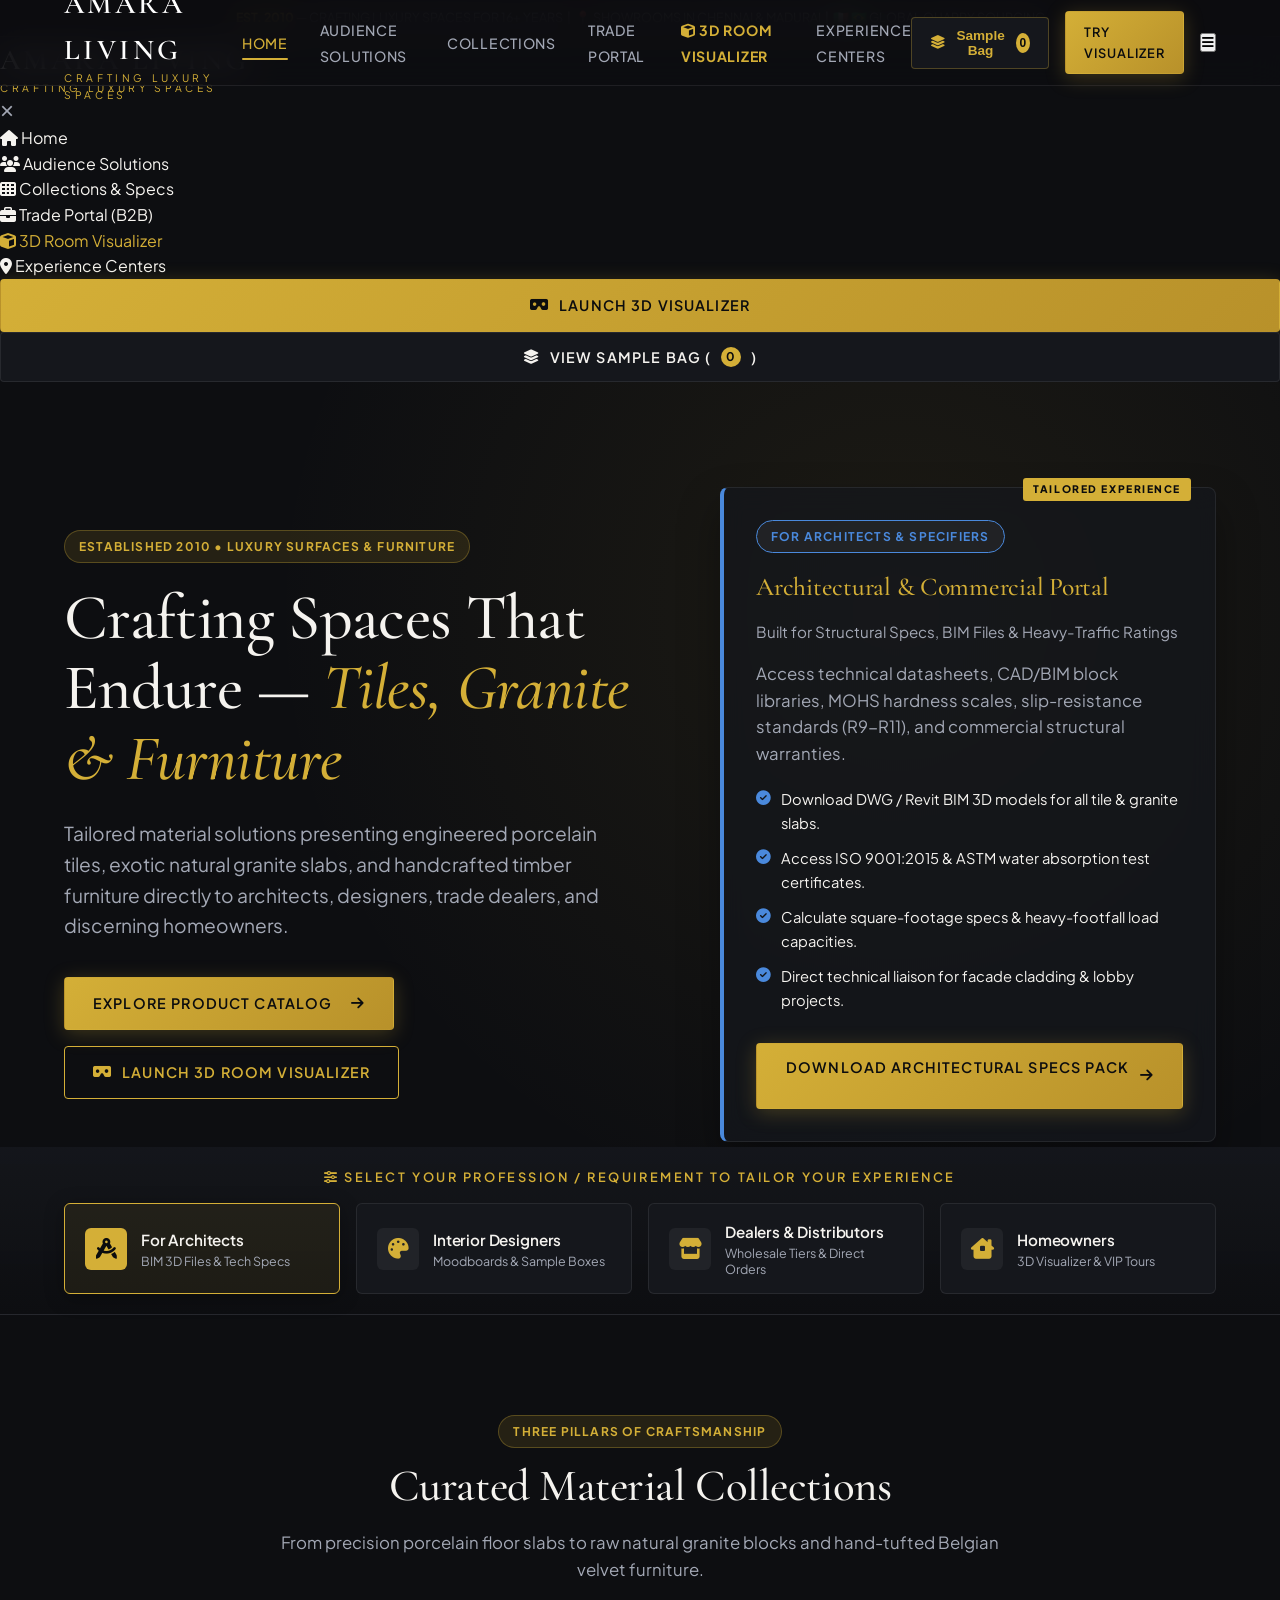
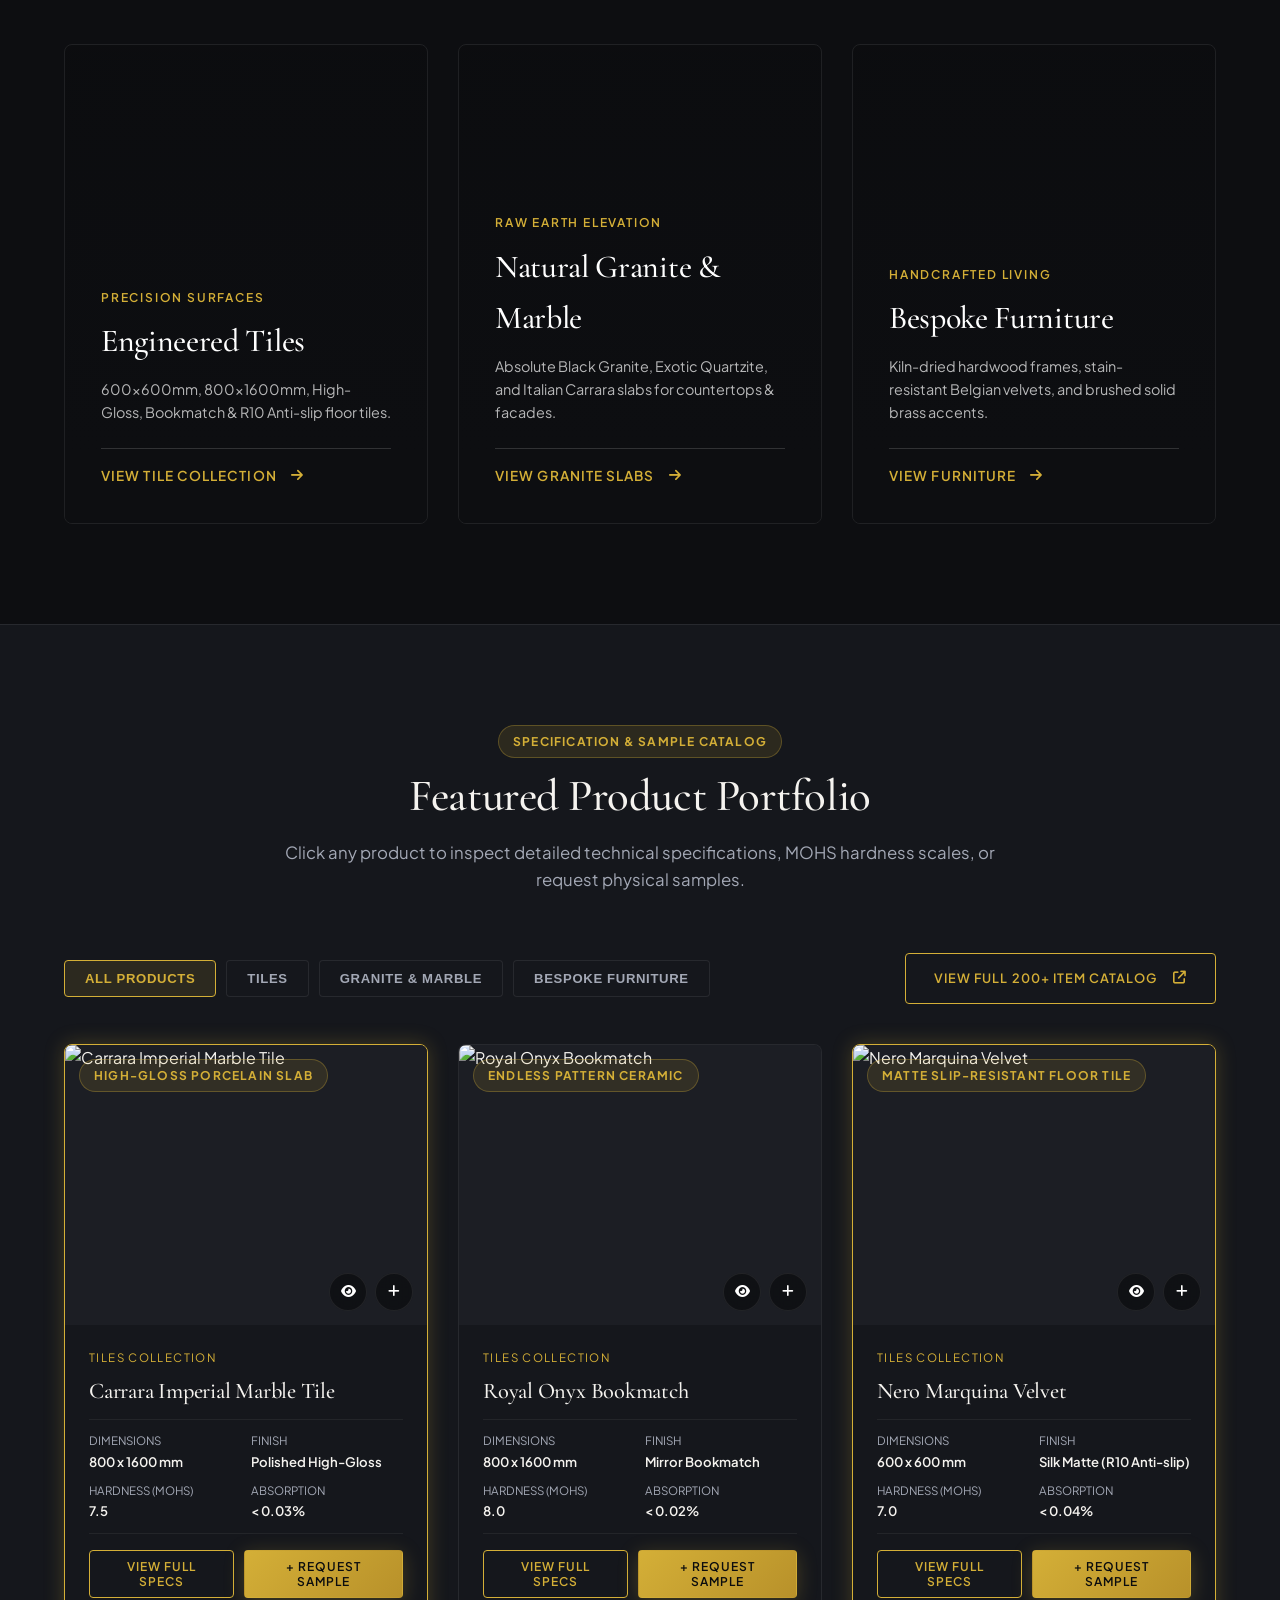
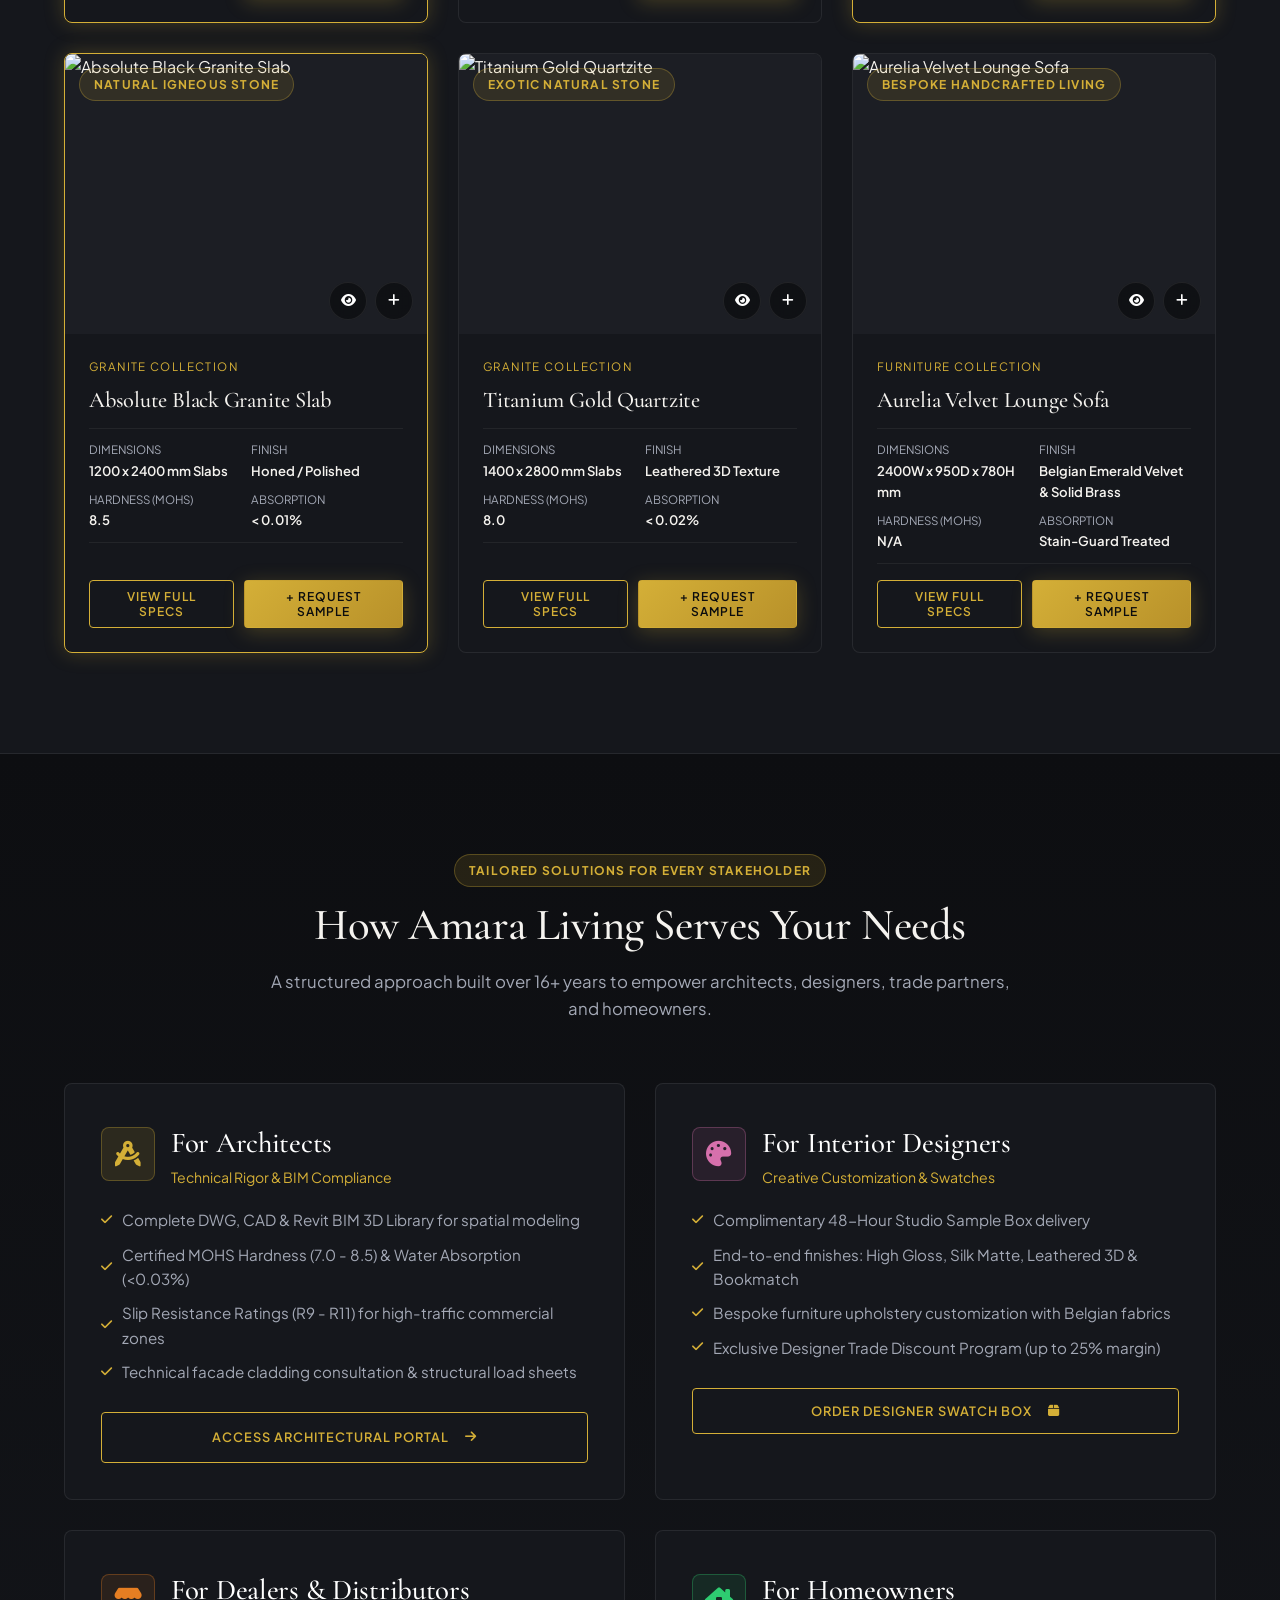
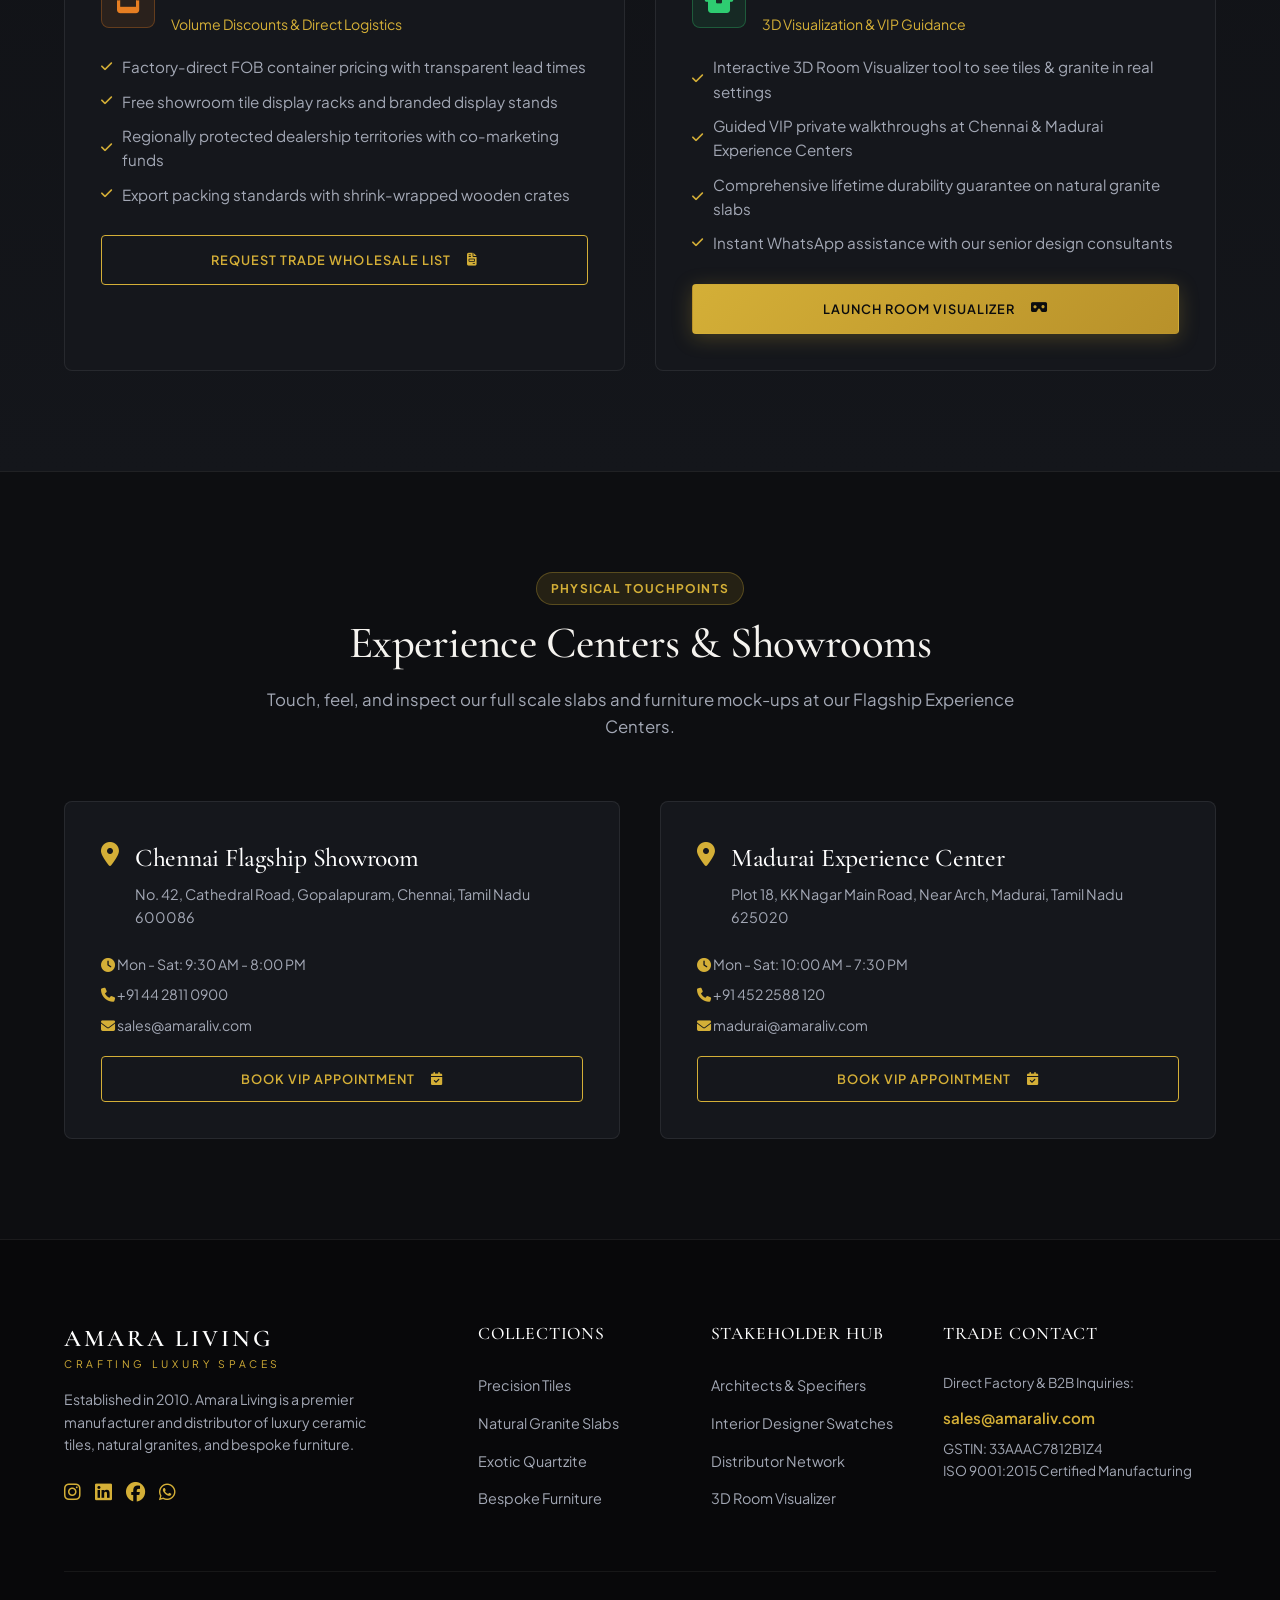
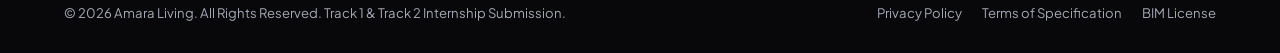
==== commit 46ece03e: "index.html" ====
--- a/index.html
+++ b/index.html
@@ -40,15 +40,45 @@
 
       <div class="nav-actions">
         <button class="sample-bag-btn" onclick="openModal('sample-bag-modal')">
-          <i class="fa-solid fa-layer-group"></i> Sample Bag
+          <i class="fa-solid fa-layer-group"></i> <span>Sample Bag</span>
           <span class="sample-count">0</span>
         </button>
         <a href="visualizer.html" class="btn btn-gold" style="padding: 10px 18px; font-size: 0.8rem;">
           Try Visualizer
         </a>
+        <button class="mobile-menu-btn" aria-label="Toggle navigation menu">
+          <i class="fa-solid fa-bars"></i>
+        </button>
       </div>
     </div>
   </header>
+
+  <!-- Mobile Navigation Drawer -->
+  <div class="mobile-nav-drawer" id="mobile-nav-drawer">
+    <div class="mobile-nav-header">
+      <a href="index.html" class="brand-logo">
+        <span class="logo-main">AMARA LIVING</span>
+        <span class="logo-sub">CRAFTING LUXURY SPACES</span>
+      </a>
+      <button class="modal-close" style="position: static;" onclick="closeMobileMenu()">&times;</button>
+    </div>
+    <ul class="mobile-nav-links">
+      <li><a href="index.html" class="active"><i class="fa-solid fa-house"></i> Home</a></li>
+      <li><a href="index.html#audience-matrix"><i class="fa-solid fa-users"></i> Audience Solutions</a></li>
+      <li><a href="catalog.html"><i class="fa-solid fa-table-cells"></i> Collections & Specs</a></li>
+      <li><a href="trade-portal.html"><i class="fa-solid fa-briefcase"></i> Trade Portal (B2B)</a></li>
+      <li><a href="visualizer.html" style="color: var(--accent-gold);"><i class="fa-solid fa-cube"></i> 3D Room Visualizer</a></li>
+      <li><a href="index.html#showrooms"><i class="fa-solid fa-location-dot"></i> Experience Centers</a></li>
+    </ul>
+    <div class="mobile-nav-actions">
+      <a href="visualizer.html" class="btn btn-gold" style="width: 100%;">
+        <i class="fa-solid fa-vr-cardboard"></i> Launch 3D Visualizer
+      </a>
+      <button class="btn btn-dark" style="width: 100%;" onclick="openModal('sample-bag-modal'); closeMobileMenu();">
+        <i class="fa-solid fa-layer-group"></i> View Sample Bag (<span class="sample-count">0</span>)
+      </button>
+    </div>
+  </div>
 
   <!-- HERO SECTION -->
   <section class="hero-section">
@@ -430,11 +460,11 @@
       <div id="sample-bag-list"></div>
       
       <form onsubmit="event.preventDefault(); alert('Sample Request Submitted! Our dispatch team will deliver your swatch box within 48 hours.'); closeModal('sample-bag-modal');" style="border-top: 1px solid var(--glass-border); padding-top: 20px;">
-        <div style="display: grid; grid-template-columns: 1fr 1fr; gap: 14px; margin-bottom: 14px;">
+        <div class="modal-form-grid">
           <input type="text" placeholder="Full Name *" required style="background: rgba(255,255,255,0.05); border: 1px solid var(--glass-border); padding: 12px; color: #fff; border-radius: 4px;">
           <input type="email" placeholder="Professional Email *" required style="background: rgba(255,255,255,0.05); border: 1px solid var(--glass-border); padding: 12px; color: #fff; border-radius: 4px;">
         </div>
-        <div style="display: grid; grid-template-columns: 1fr 1fr; gap: 14px; margin-bottom: 14px;">
+        <div class="modal-form-grid">
           <select required style="background: #1c1e24; border: 1px solid var(--glass-border); padding: 12px; color: #fff; border-radius: 4px;">
             <option value="">Select Profession *</option>
             <option value="architect">Architect / Specifier</option>
@@ -461,11 +491,11 @@
       <p style="margin-bottom: 20px;">Book a 1-on-1 walk-through with our material curators at Chennai or Madurai.</p>
       
       <form onsubmit="event.preventDefault(); alert('VIP Appointment Request Confirmed! Our showroom manager will contact you shortly.'); closeModal('consultation-modal');">
-        <div style="display: grid; grid-template-columns: 1fr 1fr; gap: 14px; margin-bottom: 14px;">
+        <div class="modal-form-grid">
           <input type="text" placeholder="Full Name *" required style="background: rgba(255,255,255,0.05); border: 1px solid var(--glass-border); padding: 12px; color: #fff; border-radius: 4px;">
           <input type="tel" placeholder="Phone Number *" required style="background: rgba(255,255,255,0.05); border: 1px solid var(--glass-border); padding: 12px; color: #fff; border-radius: 4px;">
         </div>
-        <div style="display: grid; grid-template-columns: 1fr 1fr; gap: 14px; margin-bottom: 14px;">
+        <div class="modal-form-grid">
           <select required style="background: #1c1e24; border: 1px solid var(--glass-border); padding: 12px; color: #fff; border-radius: 4px;">
             <option value="chennai">Chennai Flagship (Cathedral Rd)</option>
             <option value="madurai">Madurai Experience Center (KK Nagar)</option>
@@ -488,11 +518,11 @@
       <p style="margin-bottom: 20px;">Download complete DWG, Revit 3D objects, and ASTM/ISO technical compliance certificates.</p>
       
       <form onsubmit="event.preventDefault(); alert('Architectural Specs Pack (.ZIP) download started! Check your downloads folder.'); closeModal('architect-pack-modal');">
-        <div style="display: grid; grid-template-columns: 1fr 1fr; gap: 14px; margin-bottom: 14px;">
+        <div class="modal-form-grid">
           <input type="text" placeholder="Architect Name *" required style="background: rgba(255,255,255,0.05); border: 1px solid var(--glass-border); padding: 12px; color: #fff; border-radius: 4px;">
           <input type="text" placeholder="Firm / Practice Name *" required style="background: rgba(255,255,255,0.05); border: 1px solid var(--glass-border); padding: 12px; color: #fff; border-radius: 4px;">
         </div>
-        <div style="display: grid; grid-template-columns: 1fr 1fr; gap: 14px; margin-bottom: 14px;">
+        <div class="modal-form-grid">
           <input type="email" placeholder="Work Email *" required style="background: rgba(255,255,255,0.05); border: 1px solid var(--glass-border); padding: 12px; color: #fff; border-radius: 4px;">
           <select style="background: #1c1e24; border: 1px solid var(--glass-border); padding: 12px; color: #fff; border-radius: 4px;">
             <option value="dwg">Autodesk DWG / CAD</option>
@@ -517,11 +547,11 @@
       <p style="margin-bottom: 20px;">Partner with Amara Living for factory-direct container shipments and showroom display racks.</p>
       
       <form onsubmit="event.preventDefault(); alert('Trade Partnership Request Received! Our wholesale division will contact you within 24 hours.'); closeModal('dealer-modal');">
-        <div style="display: grid; grid-template-columns: 1fr 1fr; gap: 14px; margin-bottom: 14px;">
+        <div class="modal-form-grid">
           <input type="text" placeholder="Contact Person *" required style="background: rgba(255,255,255,0.05); border: 1px solid var(--glass-border); padding: 12px; color: #fff; border-radius: 4px;">
           <input type="text" placeholder="Company / Showroom Name *" required style="background: rgba(255,255,255,0.05); border: 1px solid var(--glass-border); padding: 12px; color: #fff; border-radius: 4px;">
         </div>
-        <div style="display: grid; grid-template-columns: 1fr 1fr; gap: 14px; margin-bottom: 14px;">
+        <div class="modal-form-grid">
           <input type="text" placeholder="City & Region *" required style="background: rgba(255,255,255,0.05); border: 1px solid var(--glass-border); padding: 12px; color: #fff; border-radius: 4px;">
           <input type="tel" placeholder="Phone Number *" required style="background: rgba(255,255,255,0.05); border: 1px solid var(--glass-border); padding: 12px; color: #fff; border-radius: 4px;">
         </div>
